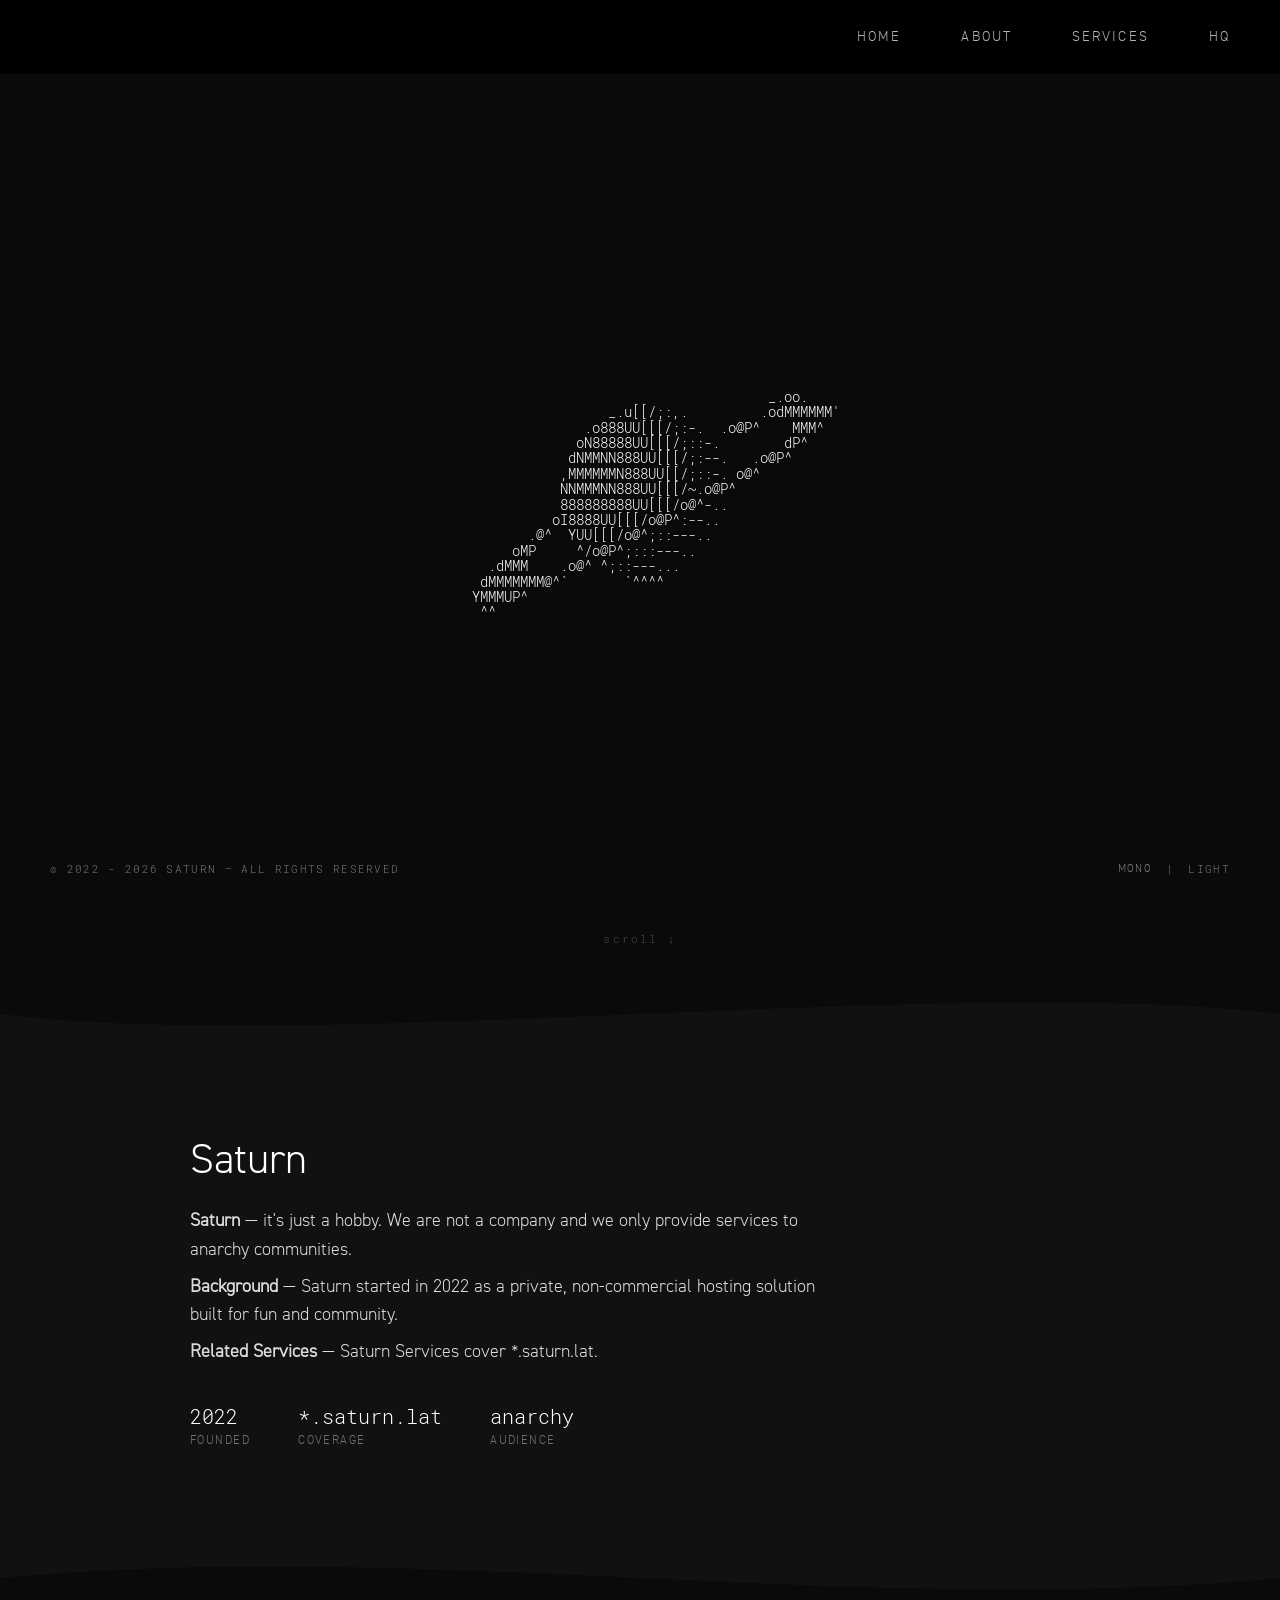
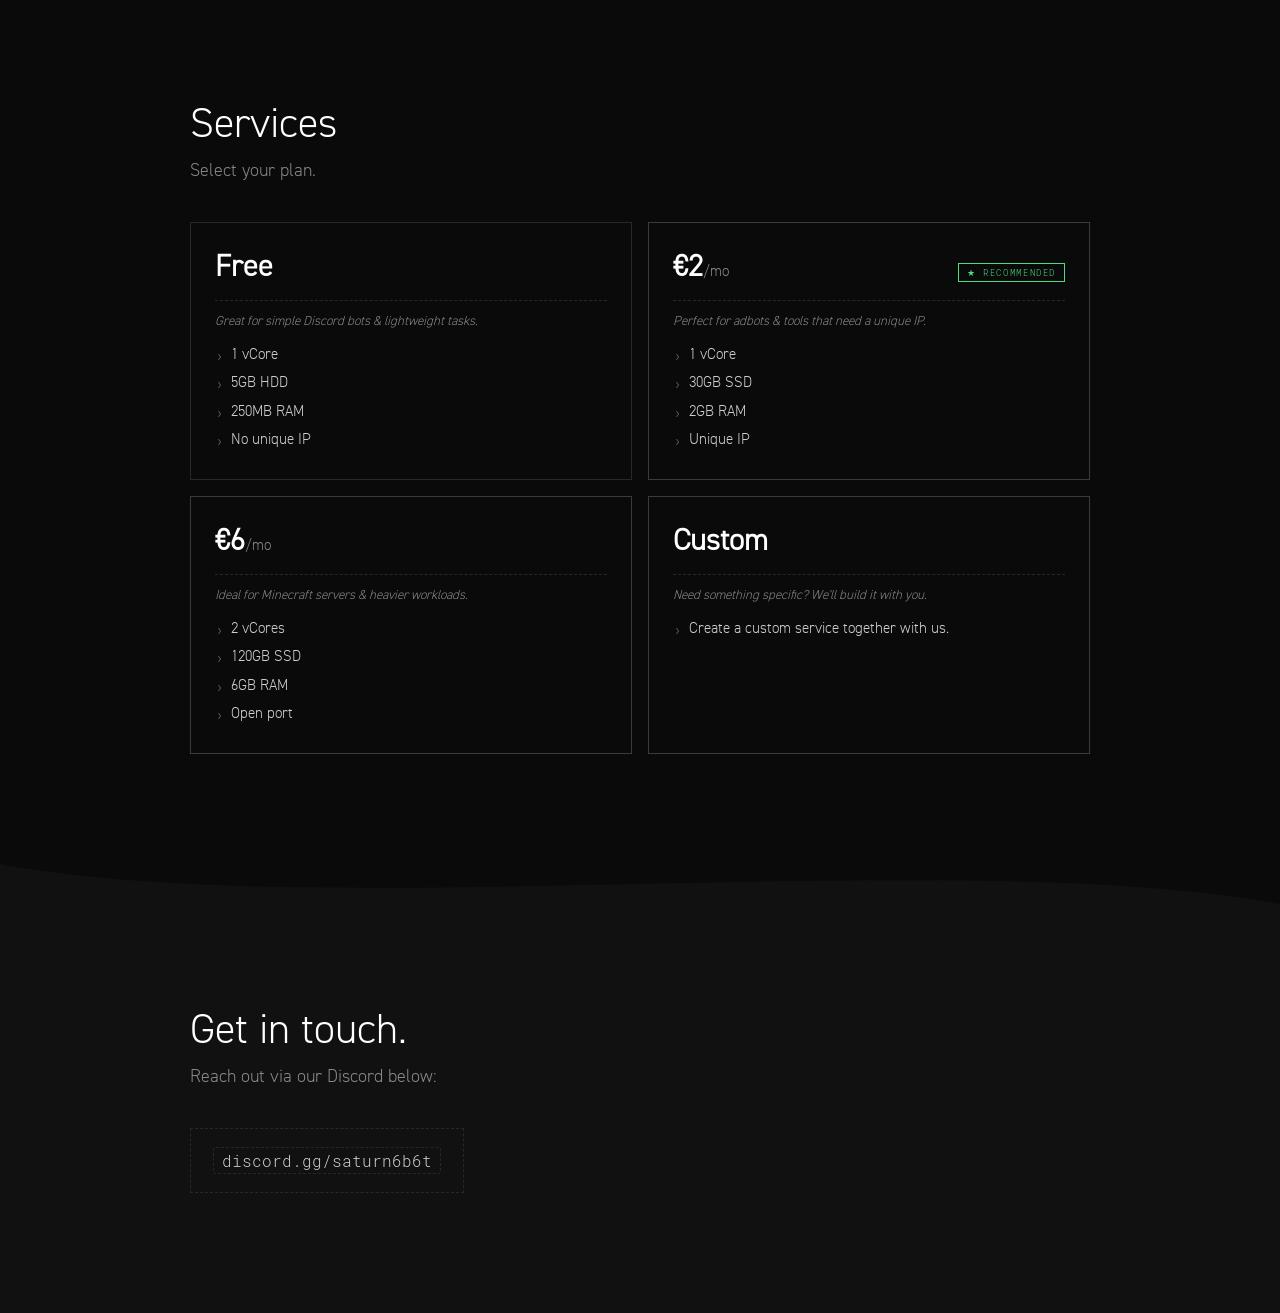
==== index.html @ 574a5b5d "ref: tagline" ====
<!DOCTYPE html>
<html lang="en">
<head>
    <meta charset="UTF-8">
    <meta name="viewport" content="width=device-width, initial-scale=1.0">
    <meta name="og:site_name" content="Saturn Hosting" />
    <meta name="og:type" content="object" />
    <meta name="og:image" content="https://saturn.lat/assets/img/saturn-bg.png" />
    <meta name="og:title" content="Saturn Hosting" />
    <meta name="og:url" content="https://saturn.lat/" />
    <meta name="theme-color" content="#000000"/>
    <meta name="og:description" content="Anarchy-focused hosting service provider." />
    <link rel="shortcut icon" href="assets/img/saturn-bg.png">
    <link rel="stylesheet" href="assets/css/styles.css">
    <title>Saturn Hosting</title>
</head>
<body class="dark-mode">

    <nav class="navbar">
        <a href="#home">HOME</a>
        <a href="#about">ABOUT</a>
        <a href="#services">SERVICES</a>
        <a href="https://hq.saturn.lat/">HQ</a>
    </nav>

    <section id="home" class="section-home">
        <div class="home-inner">
            <pre class="ascii-art">
                                         _.oo.
                     _.u[[/;:,.         .odMMMMMM'
                  .o888UU[[[/;:-.  .o@P^    MMM^
                 oN88888UU[[[/;::-.        dP^
                dNMMNN888UU[[[/;:--.   .o@P^
               ,MMMMMMN888UU[[/;::-. o@^
               NNMMMNN888UU[[[/~.o@P^
               888888888UU[[[/o@^-..
              oI8888UU[[[/o@P^:--..
           .@^  YUU[[[/o@^;::---..
         oMP     ^/o@P^;:::---..
      .dMMM    .o@^ ^;::---...
     dMMMMMMM@^`       `^^^^
    YMMMUP^
     ^^
            </pre>
            <br>
        </div>
        <div class="scroll-hint">scroll ↓</div>
    </section>

    <div class="wave-divider wave-1">
        <svg viewBox="0 0 1440 80" preserveAspectRatio="none" xmlns="http://www.w3.org/2000/svg">
            <path d="M0,40 C360,80 1080,0 1440,40 L1440,80 L0,80 Z" fill="var(--section-2)"/>
        </svg>
    </div>

    <section id="about" class="section-content bg-2">
        <div class="content-inner">
            <h1>Saturn</h1>
            <div class="about-body">
                <p><b>Saturn</b> — it's just a hobby. We are not a company and we only provide services to anarchy communities.</p>
                <p><b>Background</b> — Saturn started in 2022 as a private, non-commercial hosting solution built for fun and community.</p>
                <p><b>Related Services</b> — Saturn Services cover *.saturn.lat.</p>
            </div>
            <div class="stat-row">
                <div class="stat">
                    <span class="stat-num">2022</span>
                    <span class="stat-label">Founded</span>
                </div>
                <div class="stat">
                    <span class="stat-num">*.saturn.lat</span>
                    <span class="stat-label">Coverage</span>
                </div>
                <div class="stat">
                    <span class="stat-num">anarchy</span>
                    <span class="stat-label">Audience</span>
                </div>
            </div>
        </div>
    </section>

    <div class="wave-divider wave-2">
        <svg viewBox="0 0 1440 80" preserveAspectRatio="none" xmlns="http://www.w3.org/2000/svg">
            <path d="M0,40 C480,0 960,80 1440,40 L1440,80 L0,80 Z" fill="var(--section-1)"/>
        </svg>
    </div>

    <section id="services" class="section-content bg-1">
        <div class="content-inner">
            <h1>Services</h1>
            <p class="services-sub">Select your plan.</p>
            <div class="plans-grid">
                <div class="plan">
                    <div class="plan-head">
                        <span class="plan-price">Free</span>
                    </div>
                    <p class="plan-tagline">Great for simple Discord bots &amp; lightweight tasks.</p>
                    <ul class="plan-specs">
                        <li>1 vCore</li>
                        <li>5GB HDD</li>
                        <li>250MB RAM</li>
                        <li>No unique IP</li>
                    </ul>
                </div>
                <div class="plan plan-featured">
                    <div class="plan-head">
                        <span class="plan-price">€2<span class="plan-period">/mo</span></span>
                        <span class="plan-badge">★ Recommended</span>
                    </div>
                    <p class="plan-tagline">Perfect for adbots &amp; tools that need a unique IP.</p>
                    <ul class="plan-specs">
                        <li>1 vCore</li>
                        <li>30GB SSD</li>
                        <li>2GB RAM</li>
                        <li>Unique IP</li>
                    </ul>
                </div>
                <div class="plan plan-featured">
                    <div class="plan-head">
                        <span class="plan-price">€6<span class="plan-period">/mo</span></span>
                    </div>
                    <p class="plan-tagline">Ideal for Minecraft servers &amp; heavier workloads.</p>
                    <ul class="plan-specs">
                        <li>2 vCores</li>
                        <li>120GB SSD</li>
                        <li>6GB RAM</li>
                        <li>Open port</li>
                    </ul>
                </div>
                <div class="plan plan-featured">
                    <div class="plan-head">
                        <span class="plan-price">Custom</span>
                    </div>
                    <p class="plan-tagline">Need something specific? We'll build it with you.</p>
                    <ul class="plan-specs">
                        <li>Create a custom service together with us.</li>
                    </ul>
                </div>
            </div>
        </div>
    </section>

    <div class="wave-divider wave-3">
        <svg viewBox="0 0 1440 80" preserveAspectRatio="none" xmlns="http://www.w3.org/2000/svg">
            <path d="M0,20 C360,80 1080,0 1440,60 L1440,80 L0,80 Z" fill="var(--section-2)"/>
        </svg>
    </div>

    <section id="contact" class="section-content bg-2 section-contact">
        <div class="content-inner">
            <h1>Get in touch.</h1>
            <p class="services-sub">Reach out via our Discord below:</p>
            <div class="contact-links">
                <a href="https://discord.gg/saturn6b6t" class="contact-link">
                    <span class="contact-value mono-inline">discord.gg/saturn6b6t</span>
                </a>
            </div>
        </div>
    </section>

    <footer class="site-footer">
        <span>© 2022 - 2026 SATURN — ALL RIGHTS RESERVED</span>
        <div class="switches">
            <div class="font-switch"><span id="fontToggleText">SERIF</span></div>
            <span>|</span>
            <div class="theme-switch"><span id="themeToggleText">LIGHT</span></div>
        </div>
    </footer>

    <script src="assets/js/darkmode.js"></script>
    <script src="assets/js/font.js"></script>
    <script src="assets/js/particles.js"></script>
</body>
</html>
---- assets/css/styles.css ----
@font-face {
    font-family: "DIN";
    src: url(../font/DIN.otf) format('opentype');
}
@font-face {
    font-family: "DIN-light";
    src: url(../font/DIN-light.woff) format('opentype');
}
@font-face {
    font-family: "RoboMono";
    src: url(../font/RobotoMono-Light.ttf);
}

:root {
    --bg-color:   #0a0a0a;
    --text-color: #e8e8e8;
    --section-1:  #0a0a0a;
    --section-2:  #111111;
    --border:     rgba(255,255,255,0.12);
    --muted:      rgba(255,255,255,0.4);
    --accent:     #4ade80;
}

body:not(.dark-mode) {
    --bg-color:   #f5f5f2;
    --text-color: #111;
    --section-1:  #f5f5f2;
    --section-2:  #eaeae6;
    --border:     rgba(0,0,0,0.15);
    --muted:      rgba(0,0,0,0.4);
}

*, *::before, *::after {
    box-sizing: border-box;
    margin: 0;
    padding: 0;
}

* {
    background-color: unset;
    color: unset;
}

canvas {
    background-color: transparent !important;
}

html {
    scroll-behavior: smooth;
}

body {
    font-family: "DIN-light", sans-serif;
    background-color: var(--bg-color);
    color: var(--text-color);
    min-height: 100vh;
}


.navbar {
    position: sticky;
    top: 0;
    left: 0;
    right: 0;
    display: flex;
    justify-content: flex-end;
    background-color: transparent;
    gap: 60px;
    padding: 28px 50px;
    z-index: 100;
}

.navbar a {
    position: relative;
    font-size: 14px;
    letter-spacing: 0.15em;
    background-color: transparent;
    text-decoration: none;
    color: var(--text-color);
    opacity: 0.7;
    transition: opacity 0.2s;
}

.navbar a:hover {
    opacity: 1;
}

.navbar a::after {
    content: "";
    position: absolute;
    left: 0;
    bottom: -2px;
    width: 0;
    height: 1px;
    background-color: var(--text-color);
    transition: width 0.3s ease;
}

.navbar a:hover::after {
    width: 100%;
}


.mono-font { font-family: "RoboMono", monospace !important; }

#fontToggleText.mono-text  { font-family: "RoboMono", monospace !important; }
#fontToggleText.serif-text { font-family: "DIN-light", sans-serif !important; }

.mono-inline {
    font-family: "RoboMono", monospace;
    font-size: 0.85em;
    padding: 2px 8px;
    border: 1px dashed var(--border);
    border-radius: 3px;
    color: var(--text-color);
}

.section-eyebrow {
    font-family: "RoboMono", monospace;
    font-size: 12px;
    letter-spacing: 0.2em;
    opacity: 0.4;
    margin-bottom: 16px;
}


.section-home {
    min-height: 100vh;
    background-color: var(--section-1);
    display: flex;
    flex-direction: column;
    justify-content: center;
    align-items: center;
    position: relative;
    padding: 80px 20px 60px;
}

.home-inner {
    display: flex;
    flex-direction: column;
    align-items: center;
    gap: 24px;
}

.home-sub {
    font-family: "RoboMono", monospace;
    font-size: 13px;
    letter-spacing: 0.18em;
    opacity: 0.45;
    text-transform: uppercase;
}

.scroll-hint {
    position: absolute;
    bottom: 28px;
    left: 50%;
    transform: translateX(-50%);
    font-family: "RoboMono", monospace;
    font-size: 11px;
    letter-spacing: 0.2em;
    opacity: 0.25;
    animation: fadeUpDown 2.5s ease-in-out infinite;
}

@keyframes fadeUpDown {
    0%, 100% { transform: translateX(-50%) translateY(0); opacity: 0.25; }
    50%       { transform: translateX(-50%) translateY(-6px); opacity: 0.5; }
}


.ascii-art {
    font-family: "RoboMono", monospace;
    white-space: pre;
    line-height: 1.1;
    user-select: none;
    color: var(--text-color);
    transform-origin: center;
    animation: pulse 4s infinite alternate ease-in-out;
    font-size: clamp(7px, 1.1vw, 14px);
}

@keyframes pulse {
    0%   { opacity: 1;    transform: scale(1); }
    50%  { opacity: 0.15; transform: scale(1.18); }
    100% { opacity: 1;    transform: scale(1); }
}


.wave-divider {
    line-height: 0;
    overflow: hidden;
    margin-bottom: -1px;
}

.wave-divider svg {
    display: block;
    width: 100%;
    height: 80px;
}

.wave-1 { background-color: var(--section-1); }
.wave-2 { background-color: var(--section-2); }
.wave-3 { background-color: var(--section-1); }


.section-content {
    padding: 80px 50px 90px;
    display: flex;
    justify-content: center;
}

.bg-1 { background-color: var(--section-1); }
.bg-2 { background-color: var(--section-2); }

.content-inner {
    width: 100%;
    max-width: 900px;
}

.content-inner h1 {
    font-size: 42px;
    font-weight: normal;
    margin-bottom: 20px;
    color: var(--text-color);
}


.about-body {
    display: flex;
    flex-direction: column;
    gap: 8px;
    margin-bottom: 36px;
    max-width: 660px;
}

.about-body p {
    font-size: 18px;
    line-height: 1.6;
    opacity: 0.85;
}

.about-callout {
    border-left: 2px solid var(--accent);
    padding: 14px 22px;
    margin-bottom: 40px;
    max-width: 580px;
    opacity: 0.75;
}

.callout-line {
    font-size: 32px;
    line-height: 0;
    vertical-align: -12px;
    margin-right: 6px;
    opacity: 0.3;
    font-family: "DIN", serif;
}

.about-callout p {
    display: inline;
    font-size: 17px;
    line-height: 1.55;
    font-style: italic;
}

.stat-row {
    display: flex;
    gap: 48px;
}

.stat {
    display: flex;
    flex-direction: column;
    gap: 4px;
}

.stat-num {
    font-family: "RoboMono", monospace;
    font-size: 20px;
    color: var(--text-color);
}

.stat-label {
    font-size: 12px;
    letter-spacing: 0.12em;
    opacity: 0.4;
    text-transform: uppercase;
}


.services-sub {
    font-size: 18px;
    opacity: 0.5;
    margin-bottom: 40px;
    margin-top: -12px;
}


.plans-grid {
    display: grid;
    grid-template-columns: repeat(2, 1fr);
    gap: 16px;
}

.plan {
    position: relative;
    border: 1px solid var(--border);
    padding: 24px;
    background-color: transparent;
    transition: border-color 0.2s;
}

.plan:hover {
    border-color: rgba(255,255,255,0.25);
}

body:not(.dark-mode) .plan:hover {
    border-color: rgba(0,0,0,0.3);
}

.plan-featured {
    border-width: 1px;
    border-color: rgba(255,255,255,0.2);
}

.plan-head {
    display: flex;
    justify-content: space-between;
    align-items: baseline;
    margin-bottom: 4px;
    padding-bottom: 14px;
    border-bottom: 1px dashed var(--border);
}

.plan-price {
    font-size: 30px;
    font-weight: bold;
    color: var(--text-color);
}

.plan-period {
    font-size: 15px;
    opacity: 0.5;
    font-weight: normal;
}

.plan-badge {
    display: inline-block;
    font-family: "RoboMono", monospace;
    font-size: 9px;
    letter-spacing: 0.18em;
    text-transform: uppercase;
    padding: 3px 8px;
    color: var(--accent);
    border: 1px solid var(--accent);
    background-color: transparent;
}

.plan-tagline {
    font-size: 13px;
    opacity: 0.5;
    margin: 12px 0;
    font-style: italic;
}

.plan-specs {
    list-style: none;
    font-size: 15px;
    line-height: 1.9;
}

.plan-specs li {
    position: relative;
    padding-left: 16px;
    opacity: 0.8;
}

.plan-specs li::before {
    content: "›";
    position: absolute;
    left: 0;
    font-family: "RoboMono", monospace;
    opacity: 0.5;
}


.section-contact {
    padding-bottom: 120px;
}

.contact-links {
    display: flex;
    gap: 16px;
    margin-top: 10px;
}

.contact-link {
    display: flex;
    align-items: center;
    gap: 20px;
    text-decoration: none;
    padding: 18px 22px;
    border: 1px dashed var(--border);
    transition: border-color 0.2s, opacity 0.2s;
    opacity: 0.8;
}

.contact-link:hover {
    opacity: 1;
    border-color: rgba(255,255,255,0.3);
}

body:not(.dark-mode) .contact-link:hover {
    border-color: rgba(0,0,0,0.3);
}

.contact-label {
    font-family: "RoboMono", monospace;
    font-size: 12px;
    letter-spacing: 0.15em;
    text-transform: uppercase;
    opacity: 0.4;
    min-width: 80px;
    color: var(--text-color);
}

.contact-value {
    font-size: 16px;
    color: var(--text-color);
}


.site-footer {
    padding: 24px 50px;
    display: flex;
    justify-content: space-between;
    align-items: center;
    position: fixed;  
    bottom: 0;      
    left: 0;
    width: 100%;     
    font-family: "RoboMono", monospace;
    font-size: 11px;
    letter-spacing: 0.12em;
    opacity: 0.45;
    z-index: 1000;     
}
.switches {
    display: flex;
    gap: 14px;
    align-items: center;
    cursor: pointer;
}

.theme-switch,
.font-switch {
    cursor: pointer;
}


.members { display: flex; gap: 20px; }

.members a {
    text-decoration: none;
    color: var(--text-color);
    padding: 5px 10px;
    position: relative;
    transition: all 0.3s ease;
    font-size: 20px;
}

.members a::before {
    content: "";
    position: absolute;
    inset: 0;
    border: 2px dashed var(--border);
    opacity: 0;
    transform: scale(0.8);
    transition: all 0.3s ease;
    border-radius: 5px;
}

.members a:hover::before {
    opacity: 1;
    transform: scale(1);
}


@media (max-width: 900px) {
    .navbar { gap: 30px; padding: 20px 24px; }
    .navbar a { font-size: 13px; }
    .section-content { padding: 60px 24px 70px; }
    .stat-row { gap: 28px; }
}

@media (max-width: 600px) {
    .plans-grid { grid-template-columns: 1fr; }
    .stat-row { flex-wrap: wrap; gap: 20px; }
    .site-footer { flex-direction: column; gap: 12px; text-align: center; }
    .navbar { gap: 16px; }
}
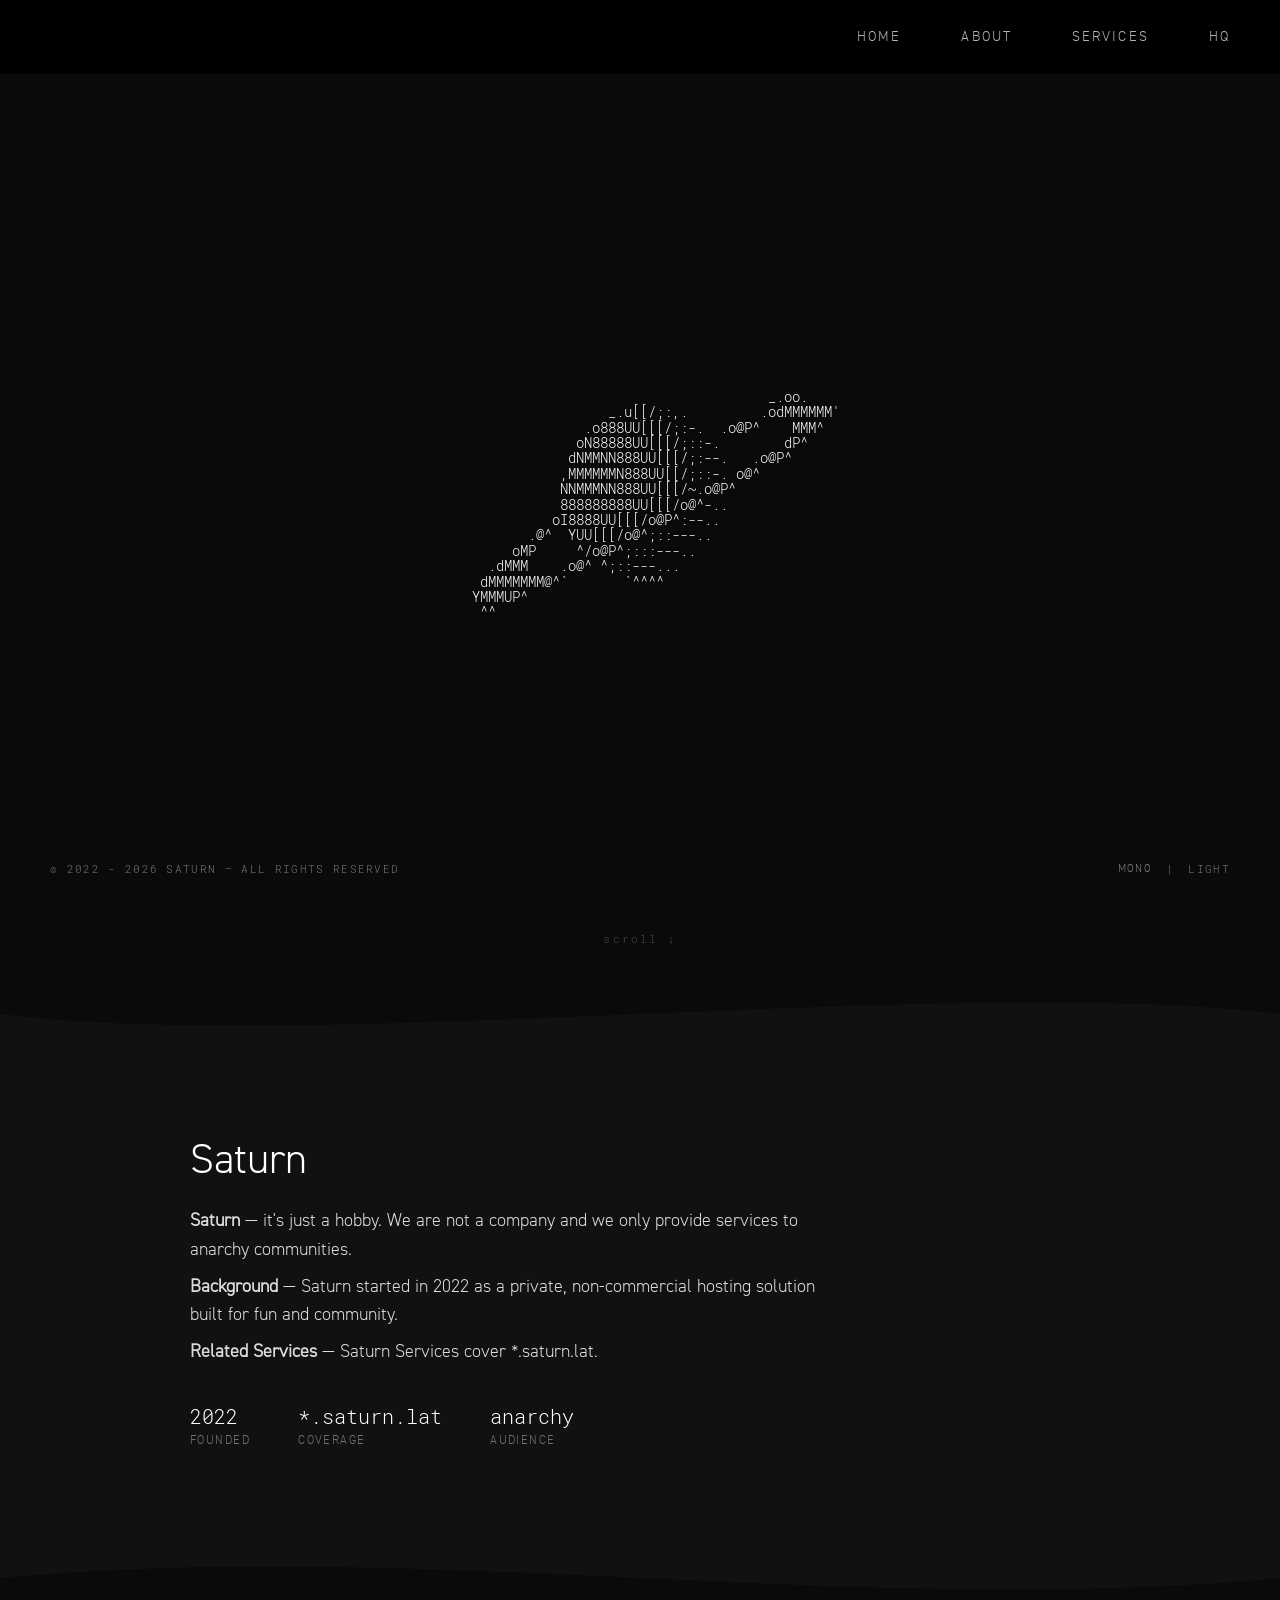
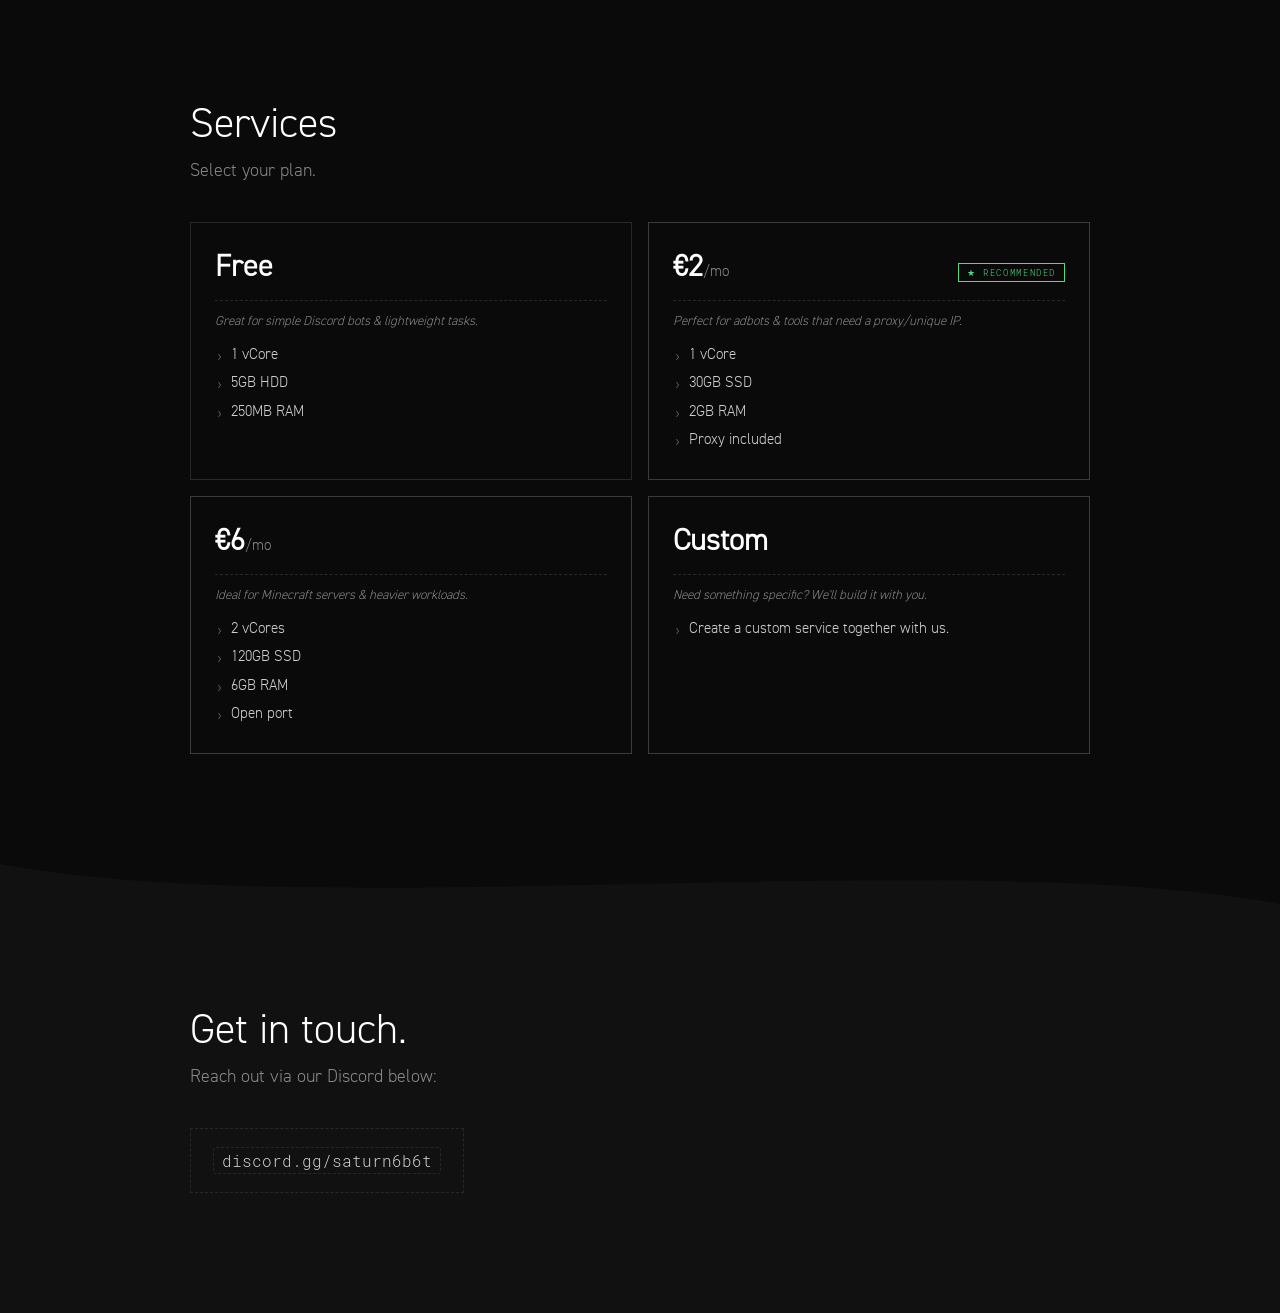
==== commit 10680163: "ys" ====
--- a/index.html
+++ b/index.html
@@ -98,7 +98,6 @@
                         <li>1 vCore</li>
                         <li>5GB HDD</li>
                         <li>250MB RAM</li>
-                        <li>No unique IP</li>
                     </ul>
                 </div>
                 <div class="plan plan-featured">
@@ -106,12 +105,12 @@
                         <span class="plan-price">€2<span class="plan-period">/mo</span></span>
                         <span class="plan-badge">★ Recommended</span>
                     </div>
-                    <p class="plan-tagline">Perfect for adbots &amp; tools that need a unique IP.</p>
+                    <p class="plan-tagline">Perfect for adbots &amp; tools that need a proxy/unique IP.</p>
                     <ul class="plan-specs">
                         <li>1 vCore</li>
                         <li>30GB SSD</li>
                         <li>2GB RAM</li>
-                        <li>Unique IP</li>
+                        <li>Proxy included</li>
                     </ul>
                 </div>
                 <div class="plan plan-featured">
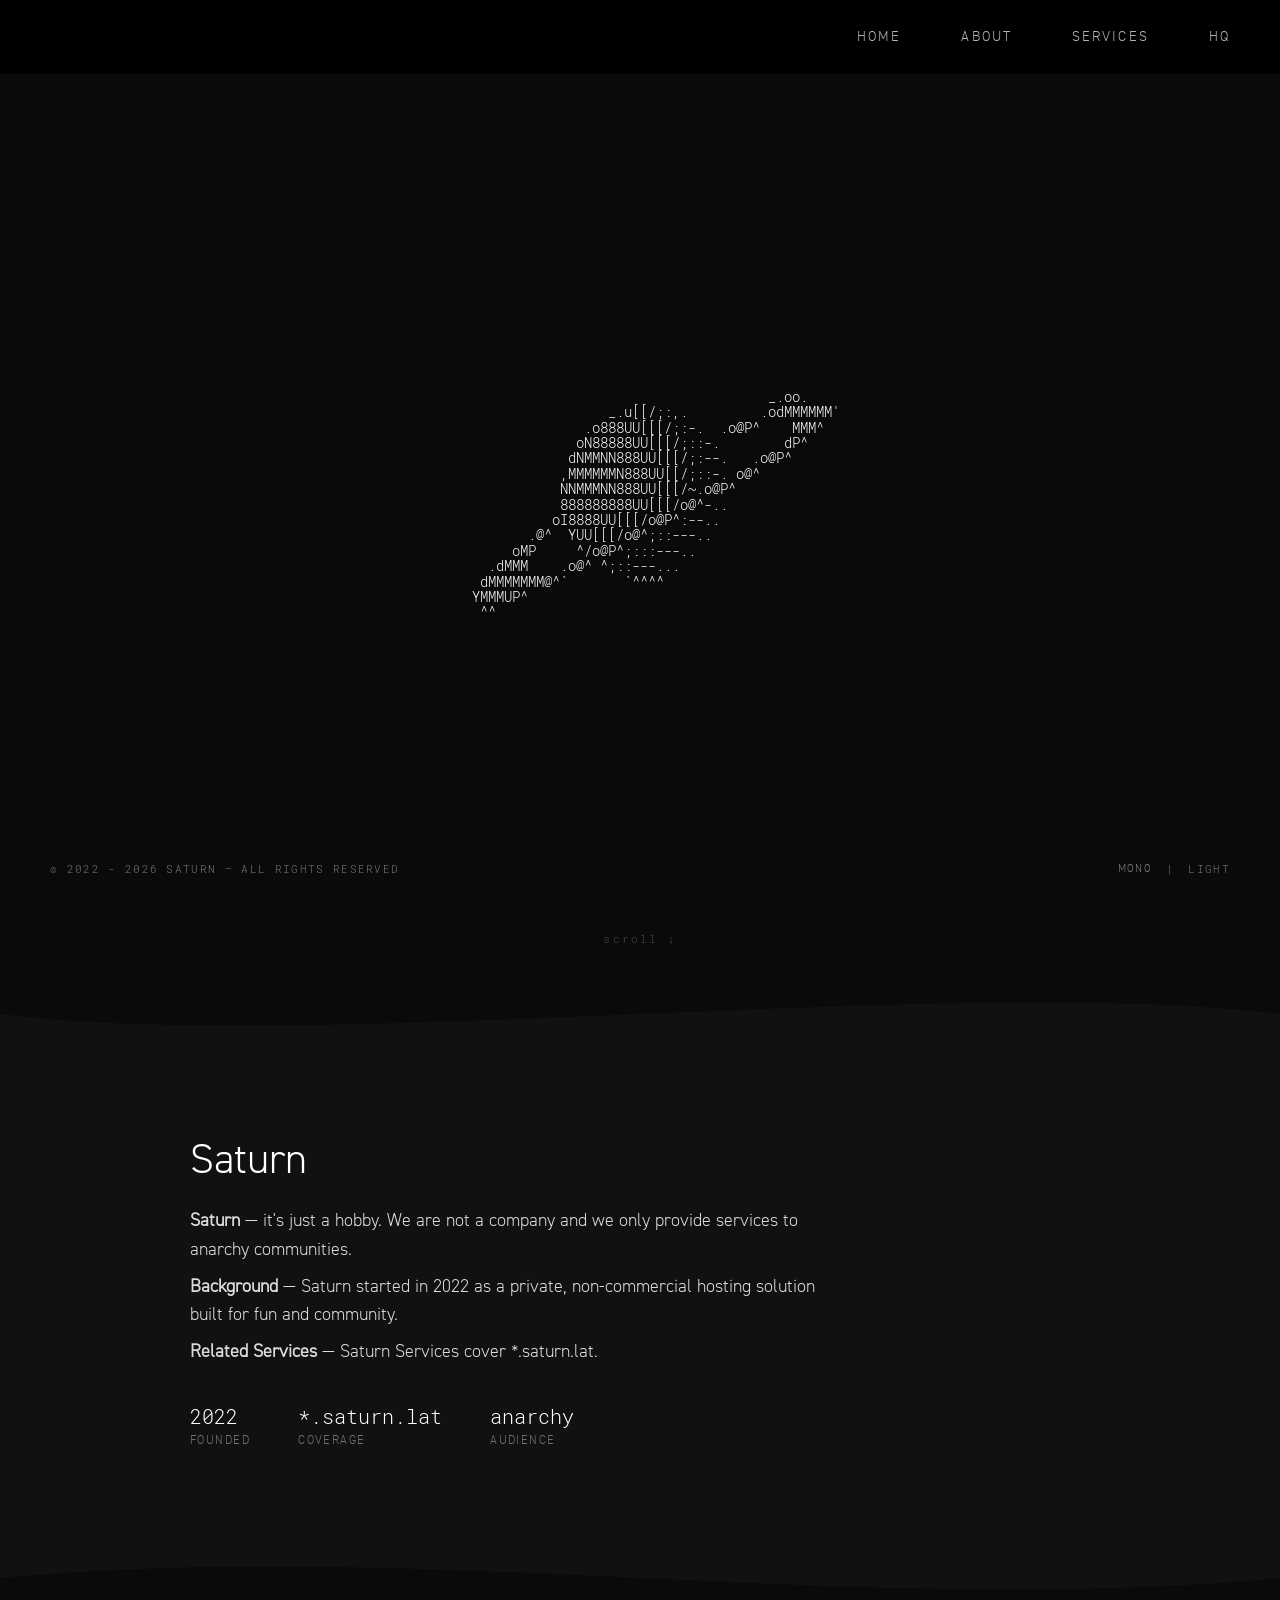
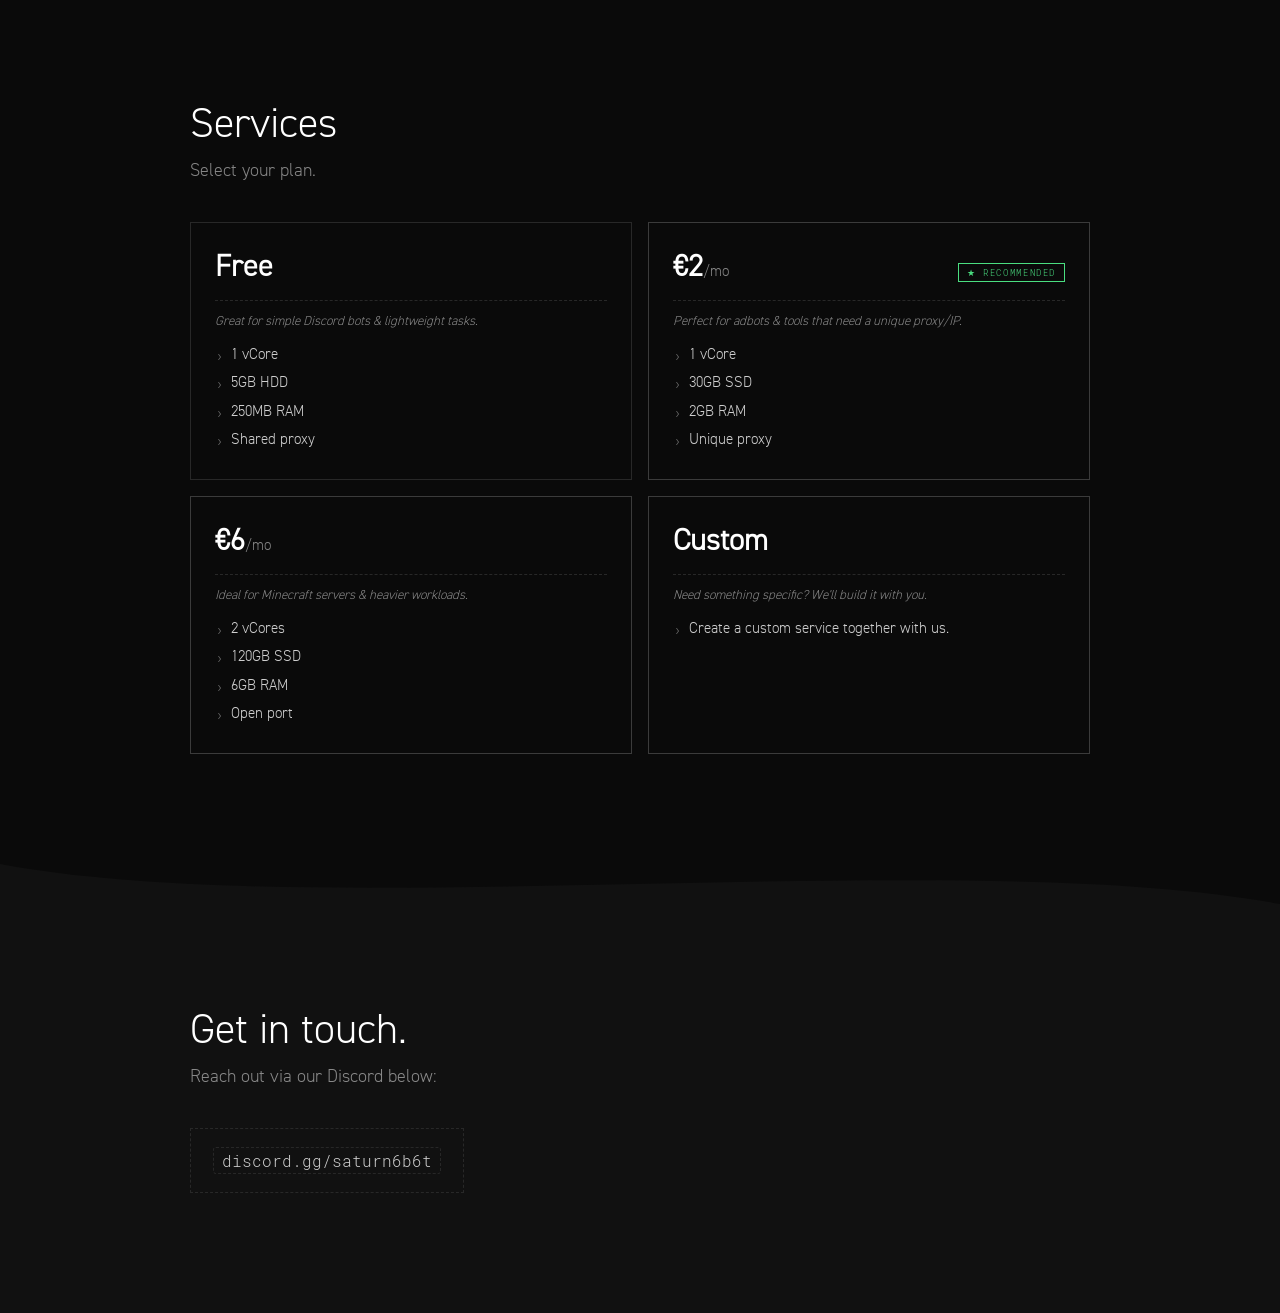
==== commit 22cb82f6: "ref: unique/shared proxy" ====
--- a/index.html
+++ b/index.html
@@ -98,6 +98,7 @@
                         <li>1 vCore</li>
                         <li>5GB HDD</li>
                         <li>250MB RAM</li>
+                        <li>Shared proxy</li>
                     </ul>
                 </div>
                 <div class="plan plan-featured">
@@ -105,12 +106,12 @@
                         <span class="plan-price">€2<span class="plan-period">/mo</span></span>
                         <span class="plan-badge">★ Recommended</span>
                     </div>
-                    <p class="plan-tagline">Perfect for adbots &amp; tools that need a proxy/unique IP.</p>
+                    <p class="plan-tagline">Perfect for adbots &amp; tools that need a unique proxy/IP.</p>
                     <ul class="plan-specs">
                         <li>1 vCore</li>
                         <li>30GB SSD</li>
                         <li>2GB RAM</li>
-                        <li>Proxy included</li>
+                        <li>Unique proxy</li>
                     </ul>
                 </div>
                 <div class="plan plan-featured">
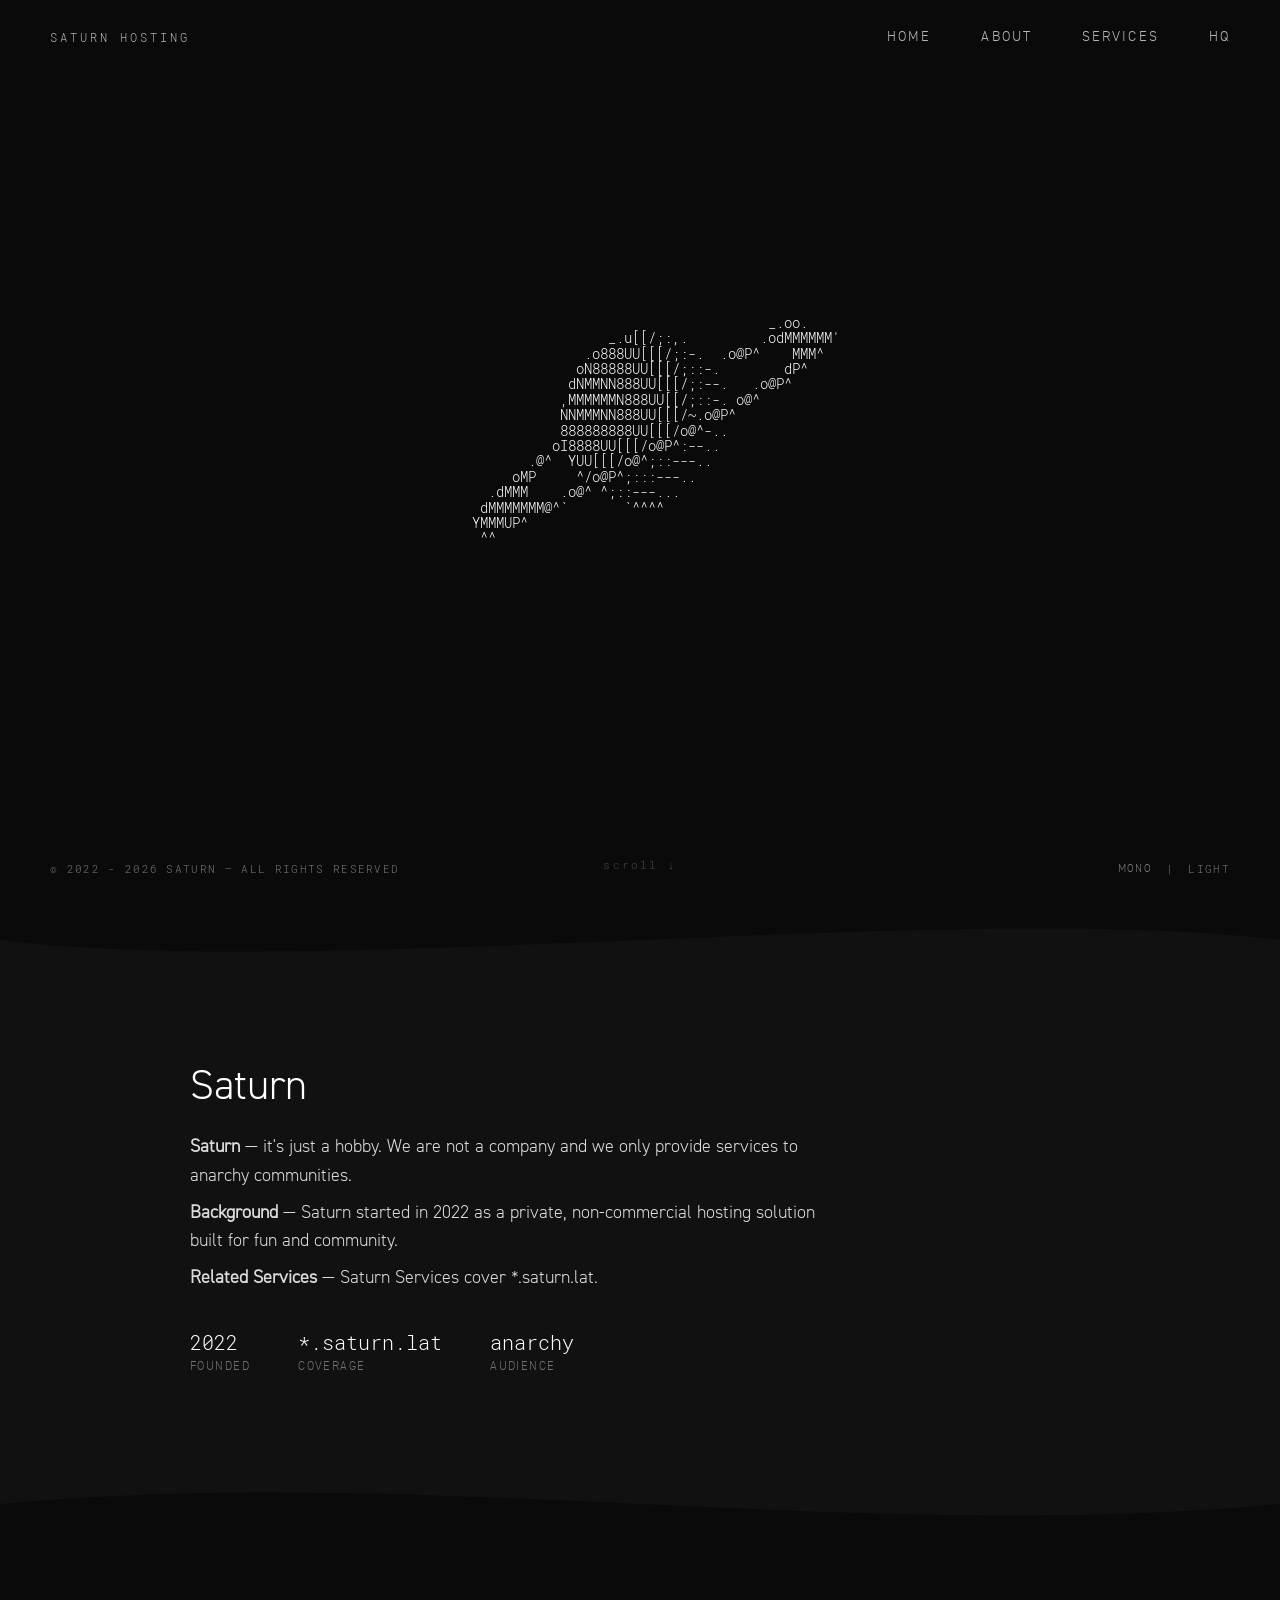
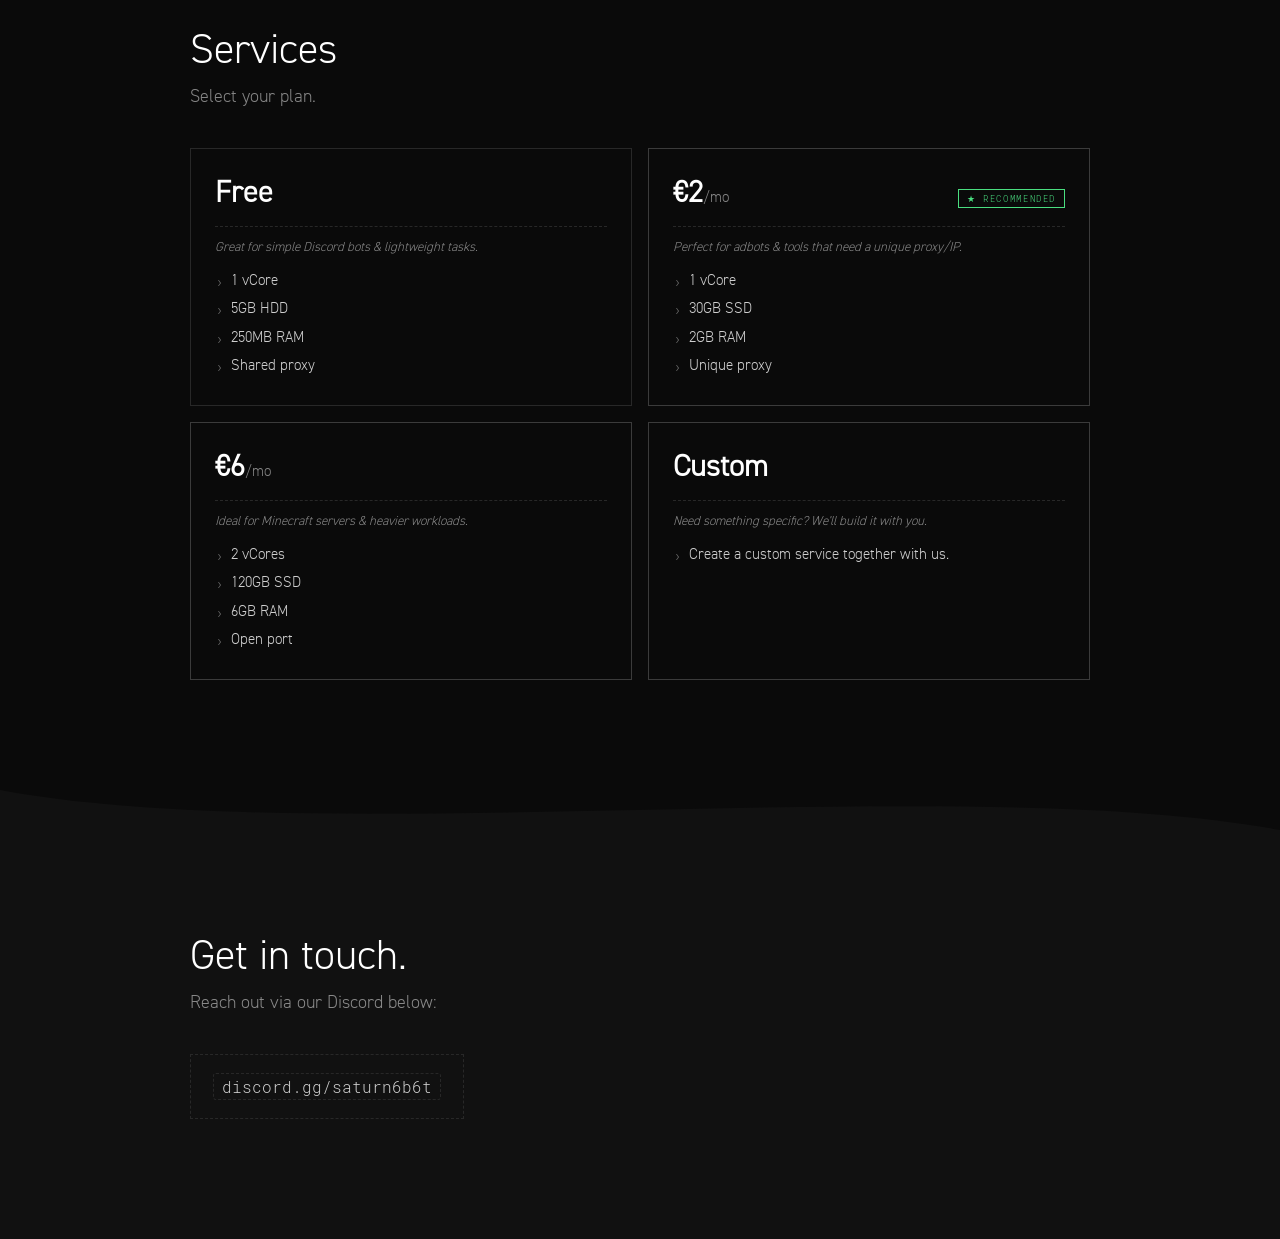
==== commit 3d1f0803: "feat: saturn hosting in navbar" ====
--- a/index.html
+++ b/index.html
@@ -16,12 +16,16 @@
 </head>
 <body class="dark-mode">
 
-    <nav class="navbar">
+<nav class="navbar">
+    <div class="nav-brand">SATURN HOSTING</div>
+    
+    <div style="display: flex; gap: 50px;">
         <a href="#home">HOME</a>
         <a href="#about">ABOUT</a>
         <a href="#services">SERVICES</a>
         <a href="https://hq.saturn.lat/">HQ</a>
-    </nav>
+    </div>
+</nav>
 
     <section id="home" class="section-home">
         <div class="home-inner">
--- a/assets/css/styles.css
+++ b/assets/css/styles.css
@@ -58,16 +58,26 @@
 
 
 .navbar {
-    position: sticky;
+    position: fixed;
     top: 0;
     left: 0;
     right: 0;
-    display: flex;
-    justify-content: flex-end;
+
+    display: flex;
+    justify-content: space-between; 
+    align-items: center;
+
+    padding: 28px 50px;
+    z-index: 1000;
     background-color: transparent;
-    gap: 60px;
-    padding: 28px 50px;
-    z-index: 100;
+}
+
+.nav-brand {
+    font-family: "RoboMono", monospace;
+    font-size: 12px;
+    letter-spacing: 0.25em;
+    opacity: 0.7;
+    text-transform: uppercase;
 }
 
 .navbar a {
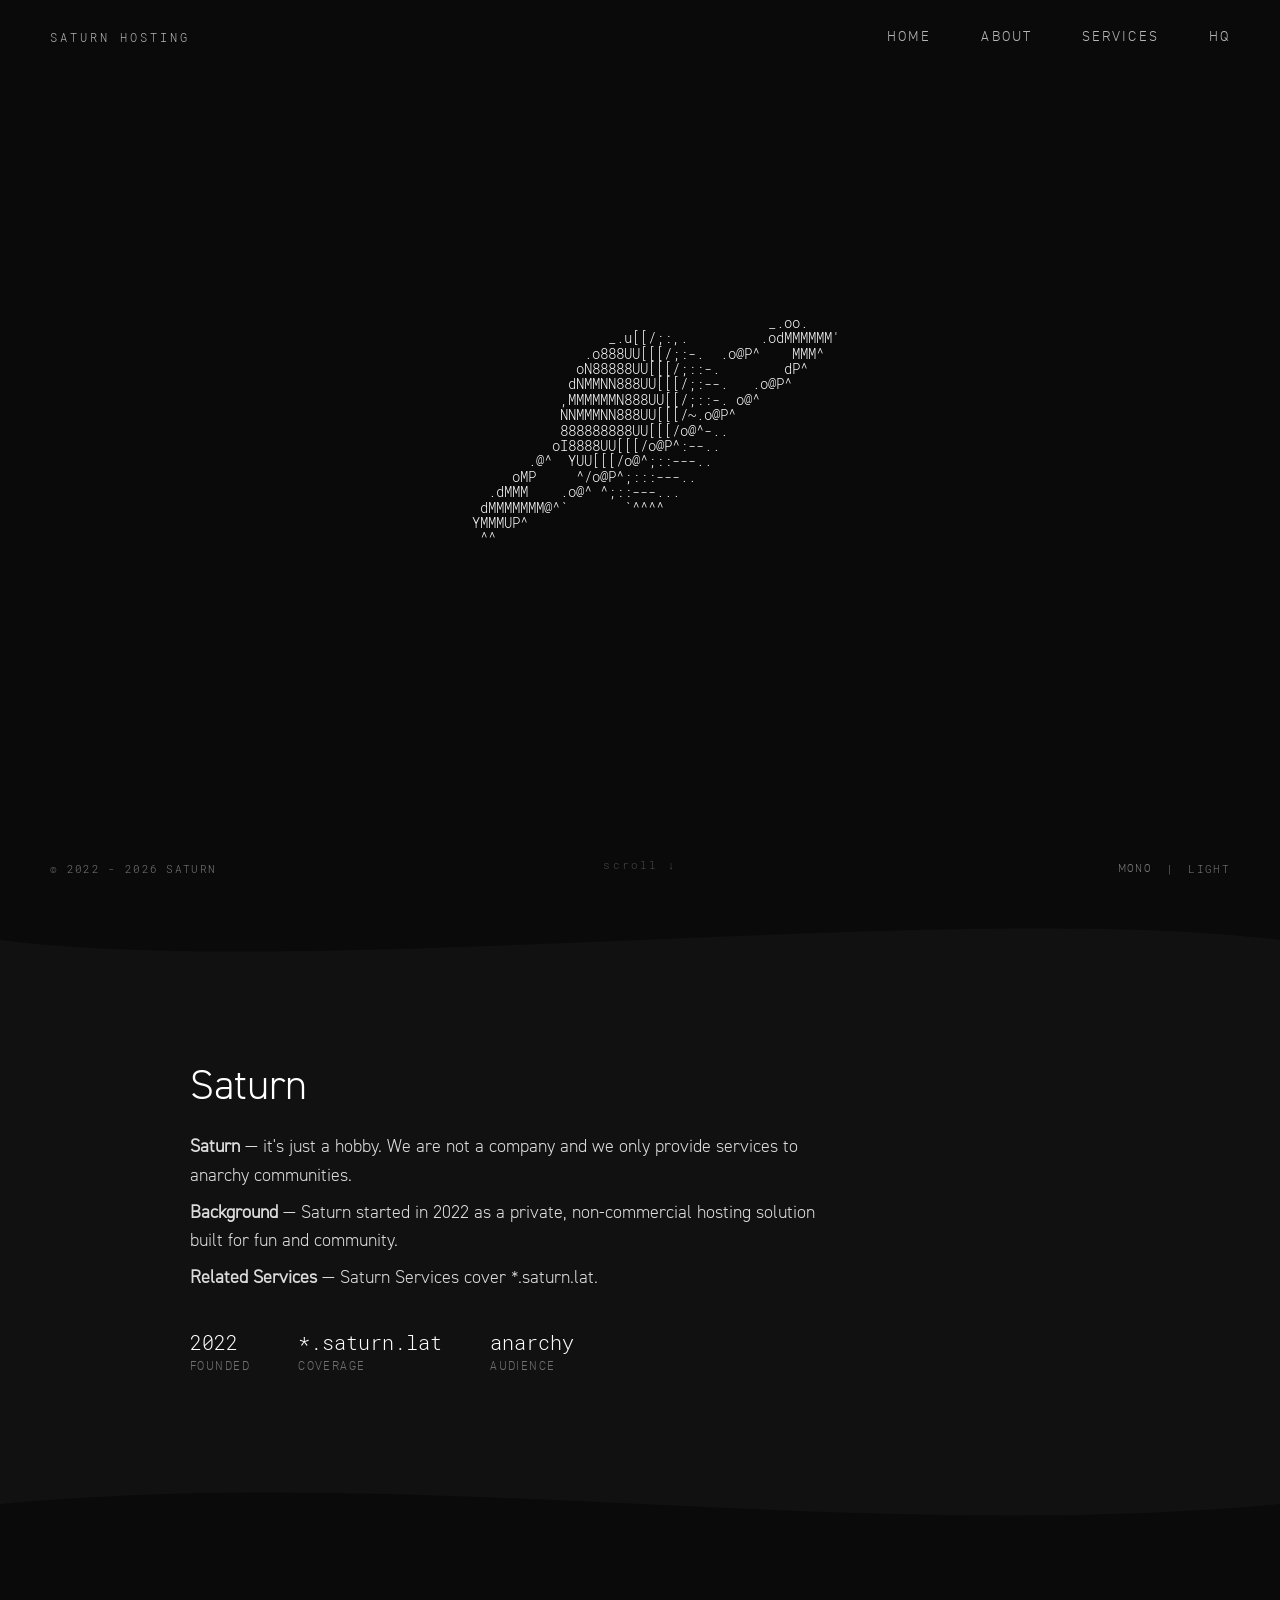
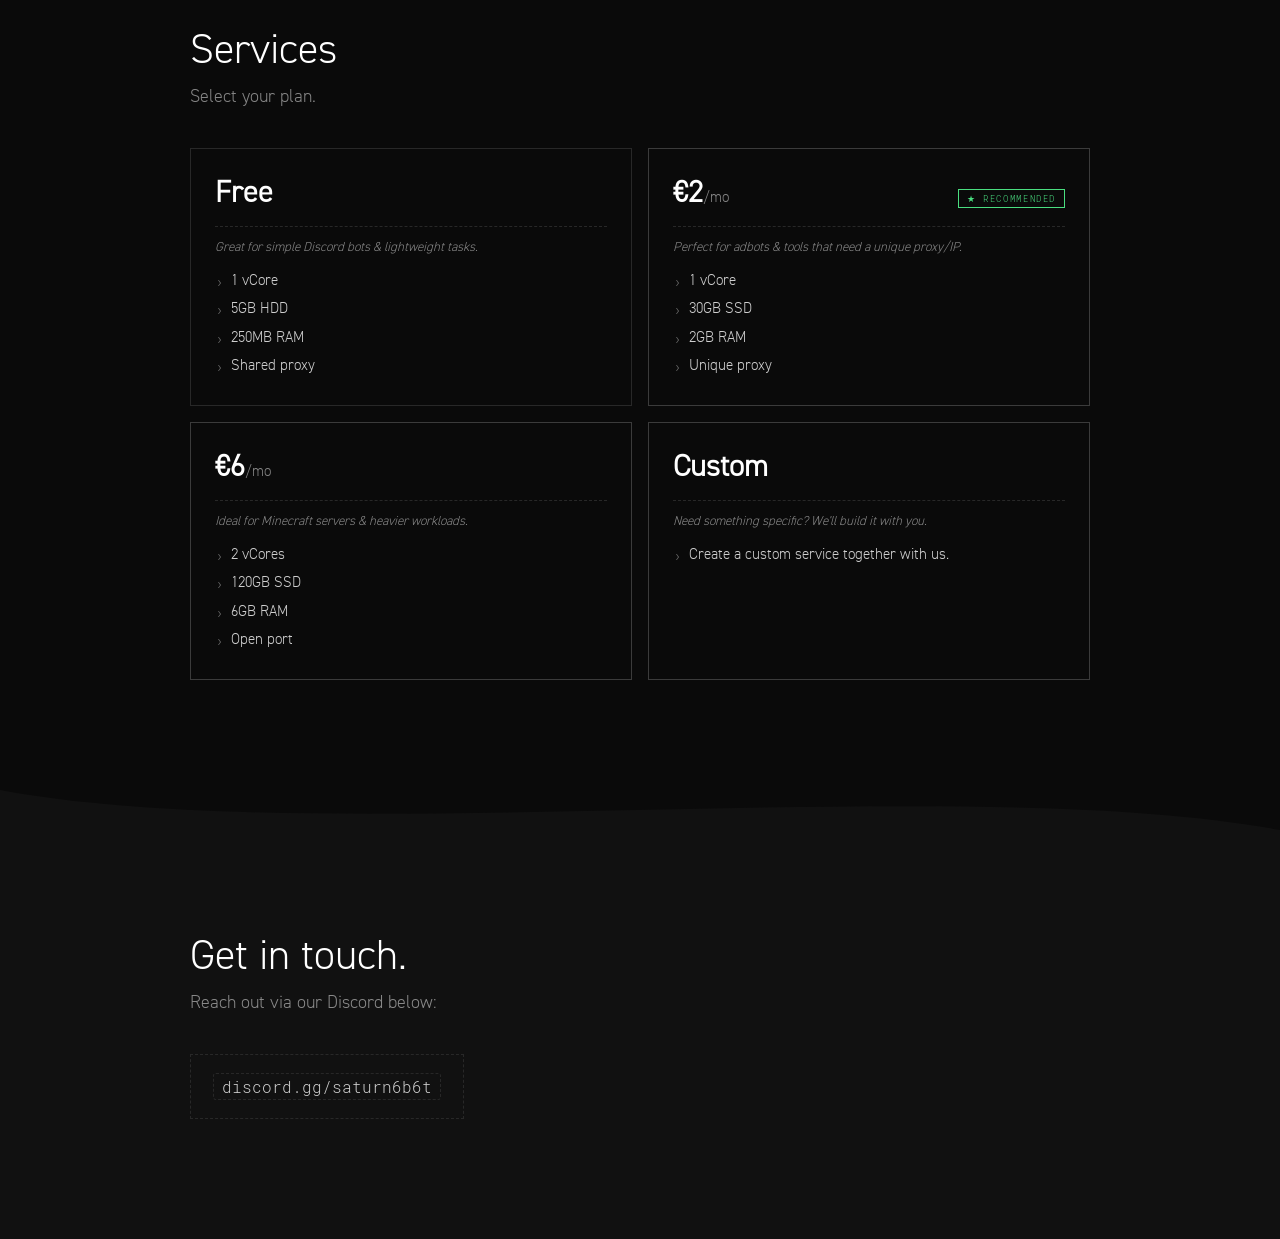
==== commit 8c6b894c: "tuff hamburger" ====
--- a/index.html
+++ b/index.html
@@ -18,14 +18,22 @@
 
 <nav class="navbar">
     <div class="nav-brand">SATURN HOSTING</div>
-    
-    <div style="display: flex; gap: 50px;">
+
+    <button class="burger" id="burgerBtn" aria-label="Toggle menu" aria-expanded="false">
+        <span></span>
+        <span></span>
+        <span></span>
+    </button>
+
+    <div class="nav-links" id="navLinks">
         <a href="#home">HOME</a>
         <a href="#about">ABOUT</a>
         <a href="#services">SERVICES</a>
         <a href="https://hq.saturn.lat/">HQ</a>
     </div>
 </nav>
+
+<div class="nav-overlay" id="navOverlay"></div>
 
     <section id="home" class="section-home">
         <div class="home-inner">
@@ -162,7 +170,7 @@
     </section>
 
     <footer class="site-footer">
-        <span>© 2022 - 2026 SATURN — ALL RIGHTS RESERVED</span>
+        <span>© 2022 - 2026 SATURN</span>
         <div class="switches">
             <div class="font-switch"><span id="fontToggleText">SERIF</span></div>
             <span>|</span>
@@ -170,8 +178,28 @@
         </div>
     </footer>
 
+
+    <script>
+    const burger = document.getElementById('burgerBtn');
+    const navLinks = document.getElementById('navLinks');
+    const overlay = document.getElementById('navOverlay');
+
+    function toggleMenu(open) {
+        burger.classList.toggle('open', open);
+        navLinks.classList.toggle('open', open);
+        overlay.classList.toggle('open', open);
+        burger.setAttribute('aria-expanded', open);
+        document.body.style.overflow = open ? 'hidden' : '';
+    }
+
+    burger.addEventListener('click', () => toggleMenu(!burger.classList.contains('open')));
+    overlay.addEventListener('click', () => toggleMenu(false));
+
+    navLinks.querySelectorAll('a').forEach(a => {
+        a.addEventListener('click', () => toggleMenu(false));
+    });
+    </script>
     <script src="assets/js/darkmode.js"></script>
     <script src="assets/js/font.js"></script>
-    <script src="assets/js/particles.js"></script>
 </body>
 </html>
--- a/assets/css/styles.css
+++ b/assets/css/styles.css
@@ -506,6 +506,119 @@
 @media (max-width: 600px) {
     .plans-grid { grid-template-columns: 1fr; }
     .stat-row { flex-wrap: wrap; gap: 20px; }
-    .site-footer { flex-direction: column; gap: 12px; text-align: center; }
+    .site-footer { display: none !important; }
     .navbar { gap: 16px; }
+}
+
+.burger {
+    display: none;
+    flex-direction: column;
+    justify-content: center;
+    gap: 5px;
+    width: 32px;
+    height: 32px;
+    background: none;
+    border: none;
+    cursor: pointer;
+    padding: 0;
+    z-index: 1100;
+}
+
+.burger span {
+    display: block;
+    width: 100%;
+    height: 1px;
+    background-color: var(--text-color);
+    transform-origin: center;
+    transition: transform 0.35s cubic-bezier(0.23, 1, 0.32, 1),
+                opacity   0.25s ease,
+                width     0.35s cubic-bezier(0.23, 1, 0.32, 1);
+}
+
+.burger.open span:nth-child(1) {
+    transform: translateY(6px) rotate(45deg);
+}
+.burger.open span:nth-child(2) {
+    opacity: 0;
+    width: 0;
+}
+.burger.open span:nth-child(3) {
+    transform: translateY(-6px) rotate(-45deg);
+}
+
+.nav-overlay {
+    display: none;
+    position: fixed;
+    inset: 0;
+    z-index: 900;
+}
+
+.nav-links {
+    display: flex;
+    gap: 50px;
+}
+
+@media (max-width: 600px) {
+    .burger { display: flex; }
+
+    .nav-overlay {
+        display: block;
+        pointer-events: none;
+        opacity: 0;
+        transition: opacity 0.3s ease;
+    }
+
+    .nav-overlay.open {
+        pointer-events: auto;
+        opacity: 1;
+        background-color: rgba(0, 0, 0, 0.45);
+    }
+
+    body:not(.dark-mode) .nav-overlay.open {
+        background-color: rgba(0, 0, 0, 0.2);
+    }
+
+    .nav-links {
+        position: fixed;
+        top: 0;
+        right: 0;
+        height: 100dvh;
+        width: min(72vw, 280px);
+        border-left: 1px solid var(--border);
+        background-color: #0a0a0a8c;
+        z-index: 1000;
+        display: flex;
+        flex-direction: column;
+        justify-content: center;
+        gap: 0;
+        padding: 60px 40px;
+        transform: translateX(100%);
+        transition: transform 0.45s cubic-bezier(0.23, 1, 0.32, 1);
+    }
+
+    .nav-links.open {
+        transform: translateX(0);
+    }
+
+    .nav-links a {
+        font-family: "RoboMono", monospace;
+        font-size: 13px;
+        letter-spacing: 0.22em;
+        padding: 18px 0;
+        border-bottom: 1px solid var(--border);
+        opacity: 0;
+        transform: translateX(18px);
+        transition: opacity 0.3s ease, transform 0.3s ease, color 0.2s;
+    }
+
+    .nav-links a:last-child { border-bottom: none; }
+
+    .nav-links a::after { display: none; }
+
+    .nav-links.open a:nth-child(1) { transition-delay: 0.12s; opacity: 0.7; transform: translateX(0); }
+    .nav-links.open a:nth-child(2) { transition-delay: 0.18s; opacity: 0.7; transform: translateX(0); }
+    .nav-links.open a:nth-child(3) { transition-delay: 0.24s; opacity: 0.7; transform: translateX(0); }
+    .nav-links.open a:nth-child(4) { transition-delay: 0.30s; opacity: 0.7; transform: translateX(0); }
+
+    .nav-links.open a:hover { opacity: 1; }
 }
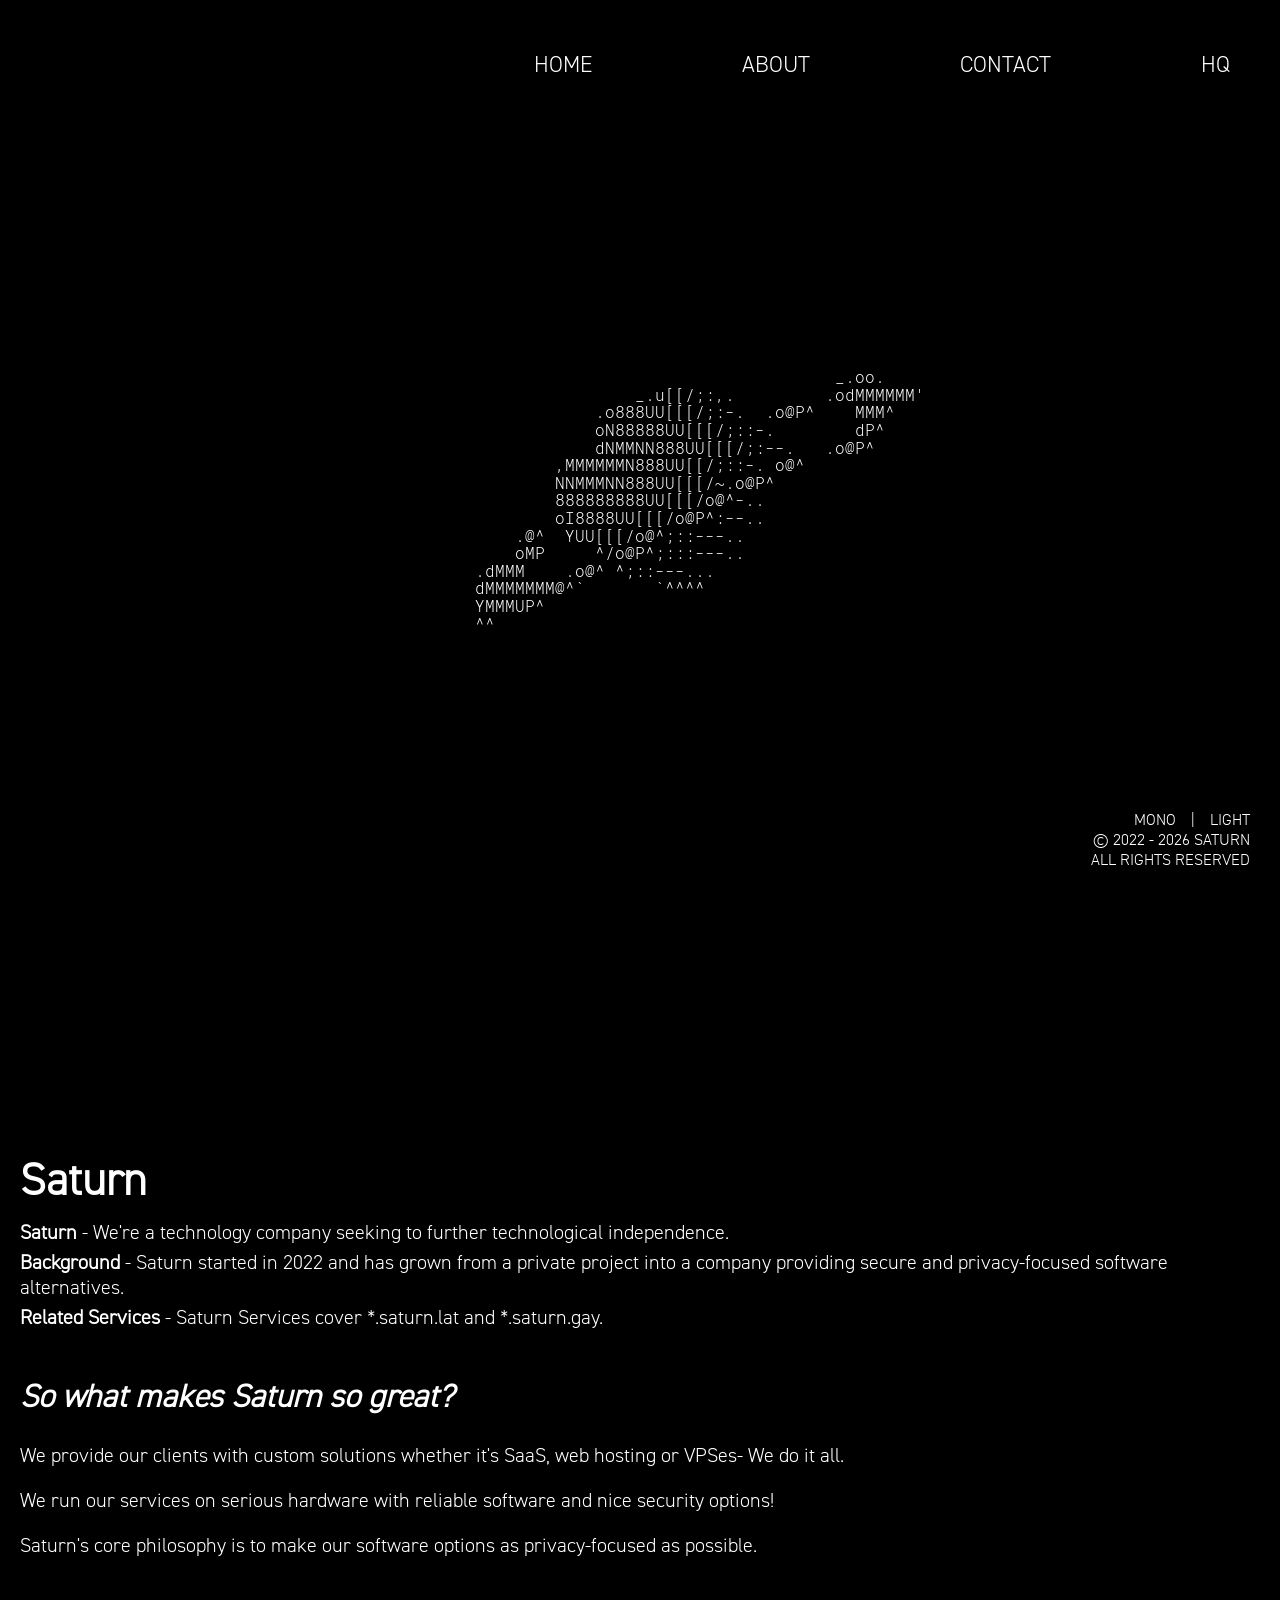
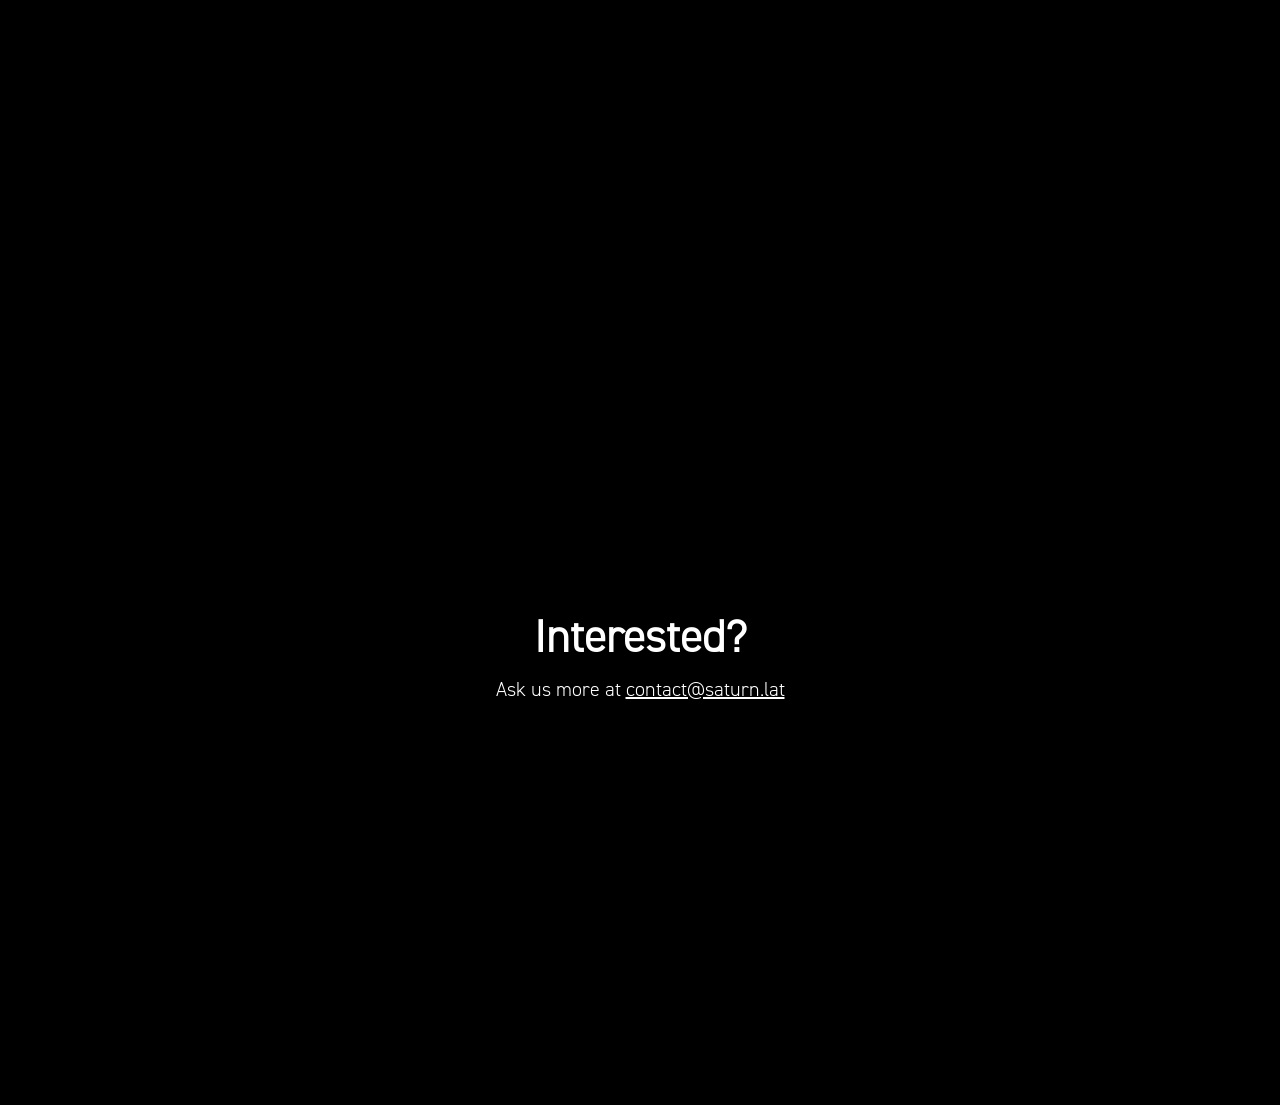
==== commit 3a903cef: "feat: rebrand" ====
--- a/index.html
+++ b/index.html
@@ -1,205 +1,83 @@
 <!DOCTYPE html>
 <html lang="en">
-<head>
-    <meta charset="UTF-8">
-    <meta name="viewport" content="width=device-width, initial-scale=1.0">
-    <meta name="og:site_name" content="Saturn Hosting" />
-    <meta name="og:type" content="object" />
-    <meta name="og:image" content="https://saturn.lat/assets/img/saturn-bg.png" />
-    <meta name="og:title" content="Saturn Hosting" />
-    <meta name="og:url" content="https://saturn.lat/" />
-    <meta name="theme-color" content="#000000"/>
-    <meta name="og:description" content="Anarchy-focused hosting service provider." />
-    <link rel="shortcut icon" href="assets/img/saturn-bg.png">
-    <link rel="stylesheet" href="assets/css/styles.css">
-    <title>Saturn Hosting</title>
-</head>
-<body class="dark-mode">
-
-<nav class="navbar">
-    <div class="nav-brand">SATURN HOSTING</div>
-
-    <button class="burger" id="burgerBtn" aria-label="Toggle menu" aria-expanded="false">
-        <span></span>
-        <span></span>
-        <span></span>
-    </button>
-
-    <div class="nav-links" id="navLinks">
-        <a href="#home">HOME</a>
-        <a href="#about">ABOUT</a>
-        <a href="#services">SERVICES</a>
-        <a href="https://hq.saturn.lat/">HQ</a>
-    </div>
-</nav>
-
-<div class="nav-overlay" id="navOverlay"></div>
-
-    <section id="home" class="section-home">
-        <div class="home-inner">
-            <pre class="ascii-art">
-                                         _.oo.
-                     _.u[[/;:,.         .odMMMMMM'
-                  .o888UU[[[/;:-.  .o@P^    MMM^
-                 oN88888UU[[[/;::-.        dP^
-                dNMMNN888UU[[[/;:--.   .o@P^
-               ,MMMMMMN888UU[[/;::-. o@^
-               NNMMMNN888UU[[[/~.o@P^
-               888888888UU[[[/o@^-..
-              oI8888UU[[[/o@P^:--..
-           .@^  YUU[[[/o@^;::---..
-         oMP     ^/o@P^;:::---..
-      .dMMM    .o@^ ^;::---...
-     dMMMMMMM@^`       `^^^^
-    YMMMUP^
-     ^^
-            </pre>
-            <br>
+    <head>
+        <meta charset="UTF-8">
+        <meta name="viewport" content="width=device-width, initial-scale=1.0">
+        <meta name="og:site_name" content="Saturn" />
+        <meta name="og:type" content="object" />
+        <meta name="og:image" content="https://saturn.gay/assets/img/saturn-white.png" />
+        <meta name="og:title" content="Saturn" />
+        <meta name="og:url" content="https://saturn.gay/" />
+        <meta name="theme-color" content="#FFFFFF" />
+        <meta name="og:description" content="A technology company first and foremost" />
+        <link rel="stylesheet" href="assets/css/styles.css">
+        <link rel="shortcut icon" href="assets/img/saturn-white.png">
+        <title>Saturn</title>
+    </head>
+    <body>
+        <div class="navbar">
+            <a href="#home">HOME</a>
+            <a href="#about">ABOUT</a>
+            <a href="#contact">CONTACT</a>
+            <a href="https://hq.saturn.gay/">HQ</a>
         </div>
-        <div class="scroll-hint">scroll ↓</div>
-    </section>
-
-    <div class="wave-divider wave-1">
-        <svg viewBox="0 0 1440 80" preserveAspectRatio="none" xmlns="http://www.w3.org/2000/svg">
-            <path d="M0,40 C360,80 1080,0 1440,40 L1440,80 L0,80 Z" fill="var(--section-2)"/>
-        </svg>
-    </div>
-
-    <section id="about" class="section-content bg-2">
-        <div class="content-inner">
-            <h1>Saturn</h1>
-            <div class="about-body">
-                <p><b>Saturn</b> — it's just a hobby. We are not a company and we only provide services to anarchy communities.</p>
-                <p><b>Background</b> — Saturn started in 2022 as a private, non-commercial hosting solution built for fun and community.</p>
-                <p><b>Related Services</b> — Saturn Services cover *.saturn.lat.</p>
+        <!-- HOME -->
+        <section class="page" id="home">
+        <pre class="ascii-art">
+                                                _.oo.
+                            _.u[[/;:,.         .odMMMMMM'
+                        .o888UU[[[/;:-.  .o@P^    MMM^
+                        oN88888UU[[[/;::-.        dP^
+                        dNMMNN888UU[[[/;:--.   .o@P^
+                    ,MMMMMMN888UU[[/;::-. o@^
+                    NNMMMNN888UU[[[/~.o@P^
+                    888888888UU[[[/o@^-..
+                    oI8888UU[[[/o@P^:--..
+                .@^  YUU[[[/o@^;::---..
+                oMP     ^/o@P^;:::---..
+            .dMMM    .o@^ ^;::---...
+            dMMMMMMM@^`       `^^^^
+            YMMMUP^
+            ^^
+        </pre>
+        </section>
+        <!-- ABOUT -->
+        <section class="page" id="about">
+            <div class="about-container">
+                <h1>Saturn</h1>
+                <p><b>Saturn</b> - We're a technology company seeking to further technological independence.</p>
+                <p><b>Background</b> - Saturn started in 2022 and has grown from a private project into a company providing secure and privacy-focused software alternatives.</p>
+                <p><b>Related Services</b> - Saturn Services cover *.saturn.lat and *.saturn.gay.</p>
+                <br>
+                <h2 style="font-size: 2em;"><i>So what makes Saturn so great?</i></h2>
+                <p>We provide our clients with custom solutions whether it's SaaS, web hosting or VPSes- We do it all.</p>
+                <br>
+                <p>We run our services on serious hardware with reliable software and nice security options!</p>
+                <br>
+                <p>Saturn's core philosophy is to make our software options as privacy-focused as possible.</p>
             </div>
-            <div class="stat-row">
-                <div class="stat">
-                    <span class="stat-num">2022</span>
-                    <span class="stat-label">Founded</span>
-                </div>
-                <div class="stat">
-                    <span class="stat-num">*.saturn.lat</span>
-                    <span class="stat-label">Coverage</span>
-                </div>
-                <div class="stat">
-                    <span class="stat-num">anarchy</span>
-                    <span class="stat-label">Audience</span>
-                </div>
+        </section>
+        <!-- CONTACT -->
+        <section class="page" id="contact">
+            <div class="about-container">
+                <h1 style="text-align: center;">Interested?</h1>
+                <p>Ask us more at <a href="mailto:contact@saturn.lat">contact@saturn.lat</a></p>
             </div>
+        </section>
+        <div class="rbottom">
+        <div class="switches">
+        <div class="font-switch">
+        <span id="fontToggleText">SERIF</span>
         </div>
-    </section>
-
-    <div class="wave-divider wave-2">
-        <svg viewBox="0 0 1440 80" preserveAspectRatio="none" xmlns="http://www.w3.org/2000/svg">
-            <path d="M0,40 C480,0 960,80 1440,40 L1440,80 L0,80 Z" fill="var(--section-1)"/>
-        </svg>
-    </div>
-
-    <section id="services" class="section-content bg-1">
-        <div class="content-inner">
-            <h1>Services</h1>
-            <p class="services-sub">Select your plan.</p>
-            <div class="plans-grid">
-                <div class="plan">
-                    <div class="plan-head">
-                        <span class="plan-price">Free</span>
-                    </div>
-                    <p class="plan-tagline">Great for simple Discord bots &amp; lightweight tasks.</p>
-                    <ul class="plan-specs">
-                        <li>1 vCore</li>
-                        <li>5GB HDD</li>
-                        <li>250MB RAM</li>
-                        <li>Shared proxy</li>
-                    </ul>
-                </div>
-                <div class="plan plan-featured">
-                    <div class="plan-head">
-                        <span class="plan-price">€2<span class="plan-period">/mo</span></span>
-                        <span class="plan-badge">★ Recommended</span>
-                    </div>
-                    <p class="plan-tagline">Perfect for adbots &amp; tools that need a unique proxy/IP.</p>
-                    <ul class="plan-specs">
-                        <li>1 vCore</li>
-                        <li>30GB SSD</li>
-                        <li>2GB RAM</li>
-                        <li>Unique proxy</li>
-                    </ul>
-                </div>
-                <div class="plan plan-featured">
-                    <div class="plan-head">
-                        <span class="plan-price">€6<span class="plan-period">/mo</span></span>
-                    </div>
-                    <p class="plan-tagline">Ideal for Minecraft servers &amp; heavier workloads.</p>
-                    <ul class="plan-specs">
-                        <li>2 vCores</li>
-                        <li>120GB SSD</li>
-                        <li>6GB RAM</li>
-                        <li>Open port</li>
-                    </ul>
-                </div>
-                <div class="plan plan-featured">
-                    <div class="plan-head">
-                        <span class="plan-price">Custom</span>
-                    </div>
-                    <p class="plan-tagline">Need something specific? We'll build it with you.</p>
-                    <ul class="plan-specs">
-                        <li>Create a custom service together with us.</li>
-                    </ul>
-                </div>
-            </div>
+        <p>|</p>
+        <div class="theme-switch">
+        <span id="themeToggleText">DARK</span>
         </div>
-    </section>
-
-    <div class="wave-divider wave-3">
-        <svg viewBox="0 0 1440 80" preserveAspectRatio="none" xmlns="http://www.w3.org/2000/svg">
-            <path d="M0,20 C360,80 1080,0 1440,60 L1440,80 L0,80 Z" fill="var(--section-2)"/>
-        </svg>
-    </div>
-
-    <section id="contact" class="section-content bg-2 section-contact">
-        <div class="content-inner">
-            <h1>Get in touch.</h1>
-            <p class="services-sub">Reach out via our Discord below:</p>
-            <div class="contact-links">
-                <a href="https://discord.gg/saturn6b6t" class="contact-link">
-                    <span class="contact-value mono-inline">discord.gg/saturn6b6t</span>
-                </a>
-            </div>
         </div>
-    </section>
-
-    <footer class="site-footer">
-        <span>© 2022 - 2026 SATURN</span>
-        <div class="switches">
-            <div class="font-switch"><span id="fontToggleText">SERIF</span></div>
-            <span>|</span>
-            <div class="theme-switch"><span id="themeToggleText">LIGHT</span></div>
+        <p>© 2022 - 2026 SATURN</p>
+        <p>ALL RIGHTS RESERVED</p>
         </div>
-    </footer>
-
-
-    <script>
-    const burger = document.getElementById('burgerBtn');
-    const navLinks = document.getElementById('navLinks');
-    const overlay = document.getElementById('navOverlay');
-
-    function toggleMenu(open) {
-        burger.classList.toggle('open', open);
-        navLinks.classList.toggle('open', open);
-        overlay.classList.toggle('open', open);
-        burger.setAttribute('aria-expanded', open);
-        document.body.style.overflow = open ? 'hidden' : '';
-    }
-
-    burger.addEventListener('click', () => toggleMenu(!burger.classList.contains('open')));
-    overlay.addEventListener('click', () => toggleMenu(false));
-
-    navLinks.querySelectorAll('a').forEach(a => {
-        a.addEventListener('click', () => toggleMenu(false));
-    });
-    </script>
-    <script src="assets/js/darkmode.js"></script>
-    <script src="assets/js/font.js"></script>
-</body>
+        <script src="assets/js/darkmode.js"></script>
+        <script src="assets/js/font.js"></script>
+    </body>
 </html>
--- a/assets/css/styles.css
+++ b/assets/css/styles.css
@@ -2,47 +2,25 @@
     font-family: "DIN";
     src: url(../font/DIN.otf) format('opentype');
 }
+
 @font-face {
     font-family: "DIN-light";
     src: url(../font/DIN-light.woff) format('opentype');
 }
+
 @font-face {
     font-family: "RoboMono";
     src: url(../font/RobotoMono-Light.ttf);
 }
 
 :root {
-    --bg-color:   #0a0a0a;
-    --text-color: #e8e8e8;
-    --section-1:  #0a0a0a;
-    --section-2:  #111111;
-    --border:     rgba(255,255,255,0.12);
-    --muted:      rgba(255,255,255,0.4);
-    --accent:     #4ade80;
-}
-
-body:not(.dark-mode) {
-    --bg-color:   #f5f5f2;
-    --text-color: #111;
-    --section-1:  #f5f5f2;
-    --section-2:  #eaeae6;
-    --border:     rgba(0,0,0,0.15);
-    --muted:      rgba(0,0,0,0.4);
-}
-
-*, *::before, *::after {
-    box-sizing: border-box;
-    margin: 0;
-    padding: 0;
+    --bg-color: #fff;
+    --text-color: #000;
 }
 
 * {
-    background-color: unset;
-    color: unset;
-}
-
-canvas {
-    background-color: transparent !important;
+    background-color: var(--bg-color);
+    color: var(--text-color);
 }
 
 html {
@@ -51,428 +29,160 @@
 
 body {
     font-family: "DIN-light", sans-serif;
-    background-color: var(--bg-color);
-    color: var(--text-color);
+    margin: 0;
+}
+
+/* Each section fills the viewport so you scroll page-by-page */
+.page {
     min-height: 100vh;
+    display: flex;
+    justify-content: center;
+    align-items: center;
+    box-sizing: border-box;
+    padding: 80px 20px;
+}
+
+/* First section shares the viewport with the static navbar above it */
+#home {
+    min-height: calc(100vh - 124px);
+}
+
+.mono-font {
+    font-family: "RoboMono", monospace !important;
+}
+
+#fontToggleText.mono-text {
+    font-family: "RoboMono", monospace !important;
+}
+
+#fontToggleText.serif-text {
+    font-family: "DIN-light", sans-serif !important;
+}
+
+.ascii-art {
+    font-family: "RoboMono", monospace;
+    white-space: pre; 
+    line-height: 1.1;
+    margin-bottom: 2rem;
+    user-select: none;
+
+    color: var(--text-color);
+    transform-origin: center;
+    animation: pulse 4s infinite alternate ease-in-out; /* slower & smooth */
+}
+
+@keyframes pulse {
+    0% {
+        color: var(--text-color);
+        transform: scale(1);
+    }
+    50% {
+        color: var(--bg-color);
+        transform: scale(1.25); /* peak scale and color */
+    }
+    100% {
+        color: var(--text-color);
+        transform: scale(1);
+    }
+}
+
+
+
+@keyframes pulseWhite {
+    0% {
+        color: var(--text-color);
+    }
+    100% {
+        color: var(--bg-color);
+    }
+}
+
+
+.rbottom {
+    position: fixed;
+    display: flex;  
+    flex-direction: column; 
+    align-items: flex-end; 
+    right: 20px;      
+    bottom: 20px;     
+    padding: 10px;
+    user-select: none;
+    text-align: right;
+}
+
+.rbottom p {
+    margin: 0; 
+}
+
+.rbottom img {
+    max-width: 60px;
+    margin-top: -30px; 
 }
 
 
 .navbar {
-    position: fixed;
-    top: 0;
-    left: 0;
-    right: 0;
-
-    display: flex;
-    justify-content: space-between; 
-    align-items: center;
-
-    padding: 28px 50px;
-    z-index: 1000;
-    background-color: transparent;
-}
-
-.nav-brand {
-    font-family: "RoboMono", monospace;
-    font-size: 12px;
-    letter-spacing: 0.25em;
-    opacity: 0.7;
-    text-transform: uppercase;
+    position: static;
+    display: flex;
+    justify-content: flex-end;
+    gap: 150px;
+    padding: 50px;
 }
 
 .navbar a {
-    position: relative;
-    font-size: 14px;
-    letter-spacing: 0.15em;
-    background-color: transparent;
-    text-decoration: none;
-    color: var(--text-color);
-    opacity: 0.7;
-    transition: opacity 0.2s;
-}
-
-.navbar a:hover {
-    opacity: 1;
+    position: relative; 
+    font-size: 23px;
+    text-decoration: none; 
+    color: var(--text-color);
 }
 
 .navbar a::after {
     content: "";
     position: absolute;
     left: 0;
-    bottom: -2px;
-    width: 0;
-    height: 1px;
+    bottom: 0;
+    width: 0;         
+    height: 2px;      
     background-color: var(--text-color);
-    transition: width 0.3s ease;
+    transition: width 0.3s ease; 
 }
 
 .navbar a:hover::after {
-    width: 100%;
-}
-
-
-.mono-font { font-family: "RoboMono", monospace !important; }
-
-#fontToggleText.mono-text  { font-family: "RoboMono", monospace !important; }
-#fontToggleText.serif-text { font-family: "DIN-light", sans-serif !important; }
-
-.mono-inline {
-    font-family: "RoboMono", monospace;
-    font-size: 0.85em;
-    padding: 2px 8px;
-    border: 1px dashed var(--border);
-    border-radius: 3px;
-    color: var(--text-color);
-}
-
-.section-eyebrow {
-    font-family: "RoboMono", monospace;
-    font-size: 12px;
-    letter-spacing: 0.2em;
-    opacity: 0.4;
-    margin-bottom: 16px;
-}
-
-
-.section-home {
-    min-height: 100vh;
-    background-color: var(--section-1);
-    display: flex;
-    flex-direction: column;
-    justify-content: center;
-    align-items: center;
-    position: relative;
-    padding: 80px 20px 60px;
-}
-
-.home-inner {
-    display: flex;
-    flex-direction: column;
-    align-items: center;
-    gap: 24px;
-}
-
-.home-sub {
-    font-family: "RoboMono", monospace;
-    font-size: 13px;
-    letter-spacing: 0.18em;
-    opacity: 0.45;
-    text-transform: uppercase;
-}
-
-.scroll-hint {
-    position: absolute;
-    bottom: 28px;
-    left: 50%;
-    transform: translateX(-50%);
-    font-family: "RoboMono", monospace;
-    font-size: 11px;
-    letter-spacing: 0.2em;
-    opacity: 0.25;
-    animation: fadeUpDown 2.5s ease-in-out infinite;
-}
-
-@keyframes fadeUpDown {
-    0%, 100% { transform: translateX(-50%) translateY(0); opacity: 0.25; }
-    50%       { transform: translateX(-50%) translateY(-6px); opacity: 0.5; }
-}
-
-
-.ascii-art {
-    font-family: "RoboMono", monospace;
-    white-space: pre;
-    line-height: 1.1;
-    user-select: none;
-    color: var(--text-color);
-    transform-origin: center;
-    animation: pulse 4s infinite alternate ease-in-out;
-    font-size: clamp(7px, 1.1vw, 14px);
-}
-
-@keyframes pulse {
-    0%   { opacity: 1;    transform: scale(1); }
-    50%  { opacity: 0.15; transform: scale(1.18); }
-    100% { opacity: 1;    transform: scale(1); }
-}
-
-
-.wave-divider {
-    line-height: 0;
-    overflow: hidden;
-    margin-bottom: -1px;
-}
-
-.wave-divider svg {
-    display: block;
-    width: 100%;
-    height: 80px;
-}
-
-.wave-1 { background-color: var(--section-1); }
-.wave-2 { background-color: var(--section-2); }
-.wave-3 { background-color: var(--section-1); }
-
-
-.section-content {
-    padding: 80px 50px 90px;
-    display: flex;
-    justify-content: center;
-}
-
-.bg-1 { background-color: var(--section-1); }
-.bg-2 { background-color: var(--section-2); }
-
-.content-inner {
-    width: 100%;
-    max-width: 900px;
-}
-
-.content-inner h1 {
-    font-size: 42px;
-    font-weight: normal;
-    margin-bottom: 20px;
-    color: var(--text-color);
-}
-
-
-.about-body {
-    display: flex;
-    flex-direction: column;
-    gap: 8px;
-    margin-bottom: 36px;
-    max-width: 660px;
-}
-
-.about-body p {
-    font-size: 18px;
-    line-height: 1.6;
-    opacity: 0.85;
-}
-
-.about-callout {
-    border-left: 2px solid var(--accent);
-    padding: 14px 22px;
-    margin-bottom: 40px;
-    max-width: 580px;
-    opacity: 0.75;
-}
-
-.callout-line {
-    font-size: 32px;
-    line-height: 0;
-    vertical-align: -12px;
-    margin-right: 6px;
-    opacity: 0.3;
-    font-family: "DIN", serif;
-}
-
-.about-callout p {
-    display: inline;
-    font-size: 17px;
-    line-height: 1.55;
-    font-style: italic;
-}
-
-.stat-row {
-    display: flex;
-    gap: 48px;
-}
-
-.stat {
-    display: flex;
-    flex-direction: column;
-    gap: 4px;
-}
-
-.stat-num {
-    font-family: "RoboMono", monospace;
+    width: 100%;       
+}
+
+.about-container {
+    text-align: left;
+    margin: 0;
+    padding: 0;
+}
+
+.about-container h1,
+.about-container p {
+    margin: 0;
+    padding: 0;
+}
+
+.about-container h1 {
+    margin-bottom: 10px; 
+    font-size: 45px;
+}
+
+.about-container p {
     font-size: 20px;
-    color: var(--text-color);
-}
-
-.stat-label {
-    font-size: 12px;
-    letter-spacing: 0.12em;
-    opacity: 0.4;
-    text-transform: uppercase;
-}
-
-
-.services-sub {
-    font-size: 18px;
-    opacity: 0.5;
-    margin-bottom: 40px;
-    margin-top: -12px;
-}
-
-
-.plans-grid {
-    display: grid;
-    grid-template-columns: repeat(2, 1fr);
-    gap: 16px;
-}
-
-.plan {
-    position: relative;
-    border: 1px solid var(--border);
-    padding: 24px;
-    background-color: transparent;
-    transition: border-color 0.2s;
-}
-
-.plan:hover {
-    border-color: rgba(255,255,255,0.25);
-}
-
-body:not(.dark-mode) .plan:hover {
-    border-color: rgba(0,0,0,0.3);
-}
-
-.plan-featured {
-    border-width: 1px;
-    border-color: rgba(255,255,255,0.2);
-}
-
-.plan-head {
-    display: flex;
-    justify-content: space-between;
-    align-items: baseline;
-    margin-bottom: 4px;
-    padding-bottom: 14px;
-    border-bottom: 1px dashed var(--border);
-}
-
-.plan-price {
-    font-size: 30px;
-    font-weight: bold;
-    color: var(--text-color);
-}
-
-.plan-period {
-    font-size: 15px;
-    opacity: 0.5;
-    font-weight: normal;
-}
-
-.plan-badge {
-    display: inline-block;
-    font-family: "RoboMono", monospace;
-    font-size: 9px;
-    letter-spacing: 0.18em;
-    text-transform: uppercase;
-    padding: 3px 8px;
-    color: var(--accent);
-    border: 1px solid var(--accent);
-    background-color: transparent;
-}
-
-.plan-tagline {
-    font-size: 13px;
-    opacity: 0.5;
-    margin: 12px 0;
-    font-style: italic;
-}
-
-.plan-specs {
-    list-style: none;
-    font-size: 15px;
-    line-height: 1.9;
-}
-
-.plan-specs li {
-    position: relative;
-    padding-left: 16px;
-    opacity: 0.8;
-}
-
-.plan-specs li::before {
-    content: "›";
-    position: absolute;
-    left: 0;
-    font-family: "RoboMono", monospace;
-    opacity: 0.5;
-}
-
-
-.section-contact {
-    padding-bottom: 120px;
-}
-
-.contact-links {
-    display: flex;
-    gap: 16px;
-    margin-top: 10px;
-}
-
-.contact-link {
-    display: flex;
-    align-items: center;
+}
+
+.about-container p + p {
+    margin-top: 5px;
+}
+
+.members {
+    display: flex;
     gap: 20px;
-    text-decoration: none;
-    padding: 18px 22px;
-    border: 1px dashed var(--border);
-    transition: border-color 0.2s, opacity 0.2s;
-    opacity: 0.8;
-}
-
-.contact-link:hover {
-    opacity: 1;
-    border-color: rgba(255,255,255,0.3);
-}
-
-body:not(.dark-mode) .contact-link:hover {
-    border-color: rgba(0,0,0,0.3);
-}
-
-.contact-label {
-    font-family: "RoboMono", monospace;
-    font-size: 12px;
-    letter-spacing: 0.15em;
-    text-transform: uppercase;
-    opacity: 0.4;
-    min-width: 80px;
-    color: var(--text-color);
-}
-
-.contact-value {
-    font-size: 16px;
-    color: var(--text-color);
-}
-
-
-.site-footer {
-    padding: 24px 50px;
-    display: flex;
-    justify-content: space-between;
-    align-items: center;
-    position: fixed;  
-    bottom: 0;      
-    left: 0;
-    width: 100%;     
-    font-family: "RoboMono", monospace;
-    font-size: 11px;
-    letter-spacing: 0.12em;
-    opacity: 0.45;
-    z-index: 1000;     
-}
-.switches {
-    display: flex;
-    gap: 14px;
-    align-items: center;
-    cursor: pointer;
-}
-
-.theme-switch,
-.font-switch {
-    cursor: pointer;
-}
-
-
-.members { display: flex; gap: 20px; }
+}
 
 .members a {
     text-decoration: none;
-    color: var(--text-color);
+    color: var(--text-color);; 
     padding: 5px 10px;
     position: relative;
     transition: all 0.3s ease;
@@ -482,12 +192,12 @@
 .members a::before {
     content: "";
     position: absolute;
-    inset: 0;
-    border: 2px dashed var(--border);
+    inset: 0; 
+    border: 2px dashed var(--text-color);
     opacity: 0;
     transform: scale(0.8);
     transition: all 0.3s ease;
-    border-radius: 5px;
+    border-radius: 5px; 
 }
 
 .members a:hover::before {
@@ -495,130 +205,49 @@
     transform: scale(1);
 }
 
+.theme-switch {
+    cursor: pointer;
+}
+
+.font-switch {
+    cursor: pointer;
+}
+
+body.dark-mode .theme-switch {
+    color: var(--text-color);
+}
+
+.switches {
+    display: flex;
+    gap: 15px;
+}
+
+/* projects.html */
+.services-grid {
+    display: grid;
+    grid-template-columns: repeat(2, 1fr); /*2 for now, looks misaligned otherwise.*/
+    gap: 15px;
+    margin-top: 20px;
+    width: 70%;
+    margin: 0 auto;
+}
+
+.service-item {
+    padding: 15px;
+    border-radius: 8px;
+}
+
+.service-item a {
+    text-decoration: none;
+}
 
 @media (max-width: 900px) {
-    .navbar { gap: 30px; padding: 20px 24px; }
-    .navbar a { font-size: 13px; }
-    .section-content { padding: 60px 24px 70px; }
-    .stat-row { gap: 28px; }
-}
-
-@media (max-width: 600px) {
-    .plans-grid { grid-template-columns: 1fr; }
-    .stat-row { flex-wrap: wrap; gap: 20px; }
-    .site-footer { display: none !important; }
-    .navbar { gap: 16px; }
-}
-
-.burger {
-    display: none;
-    flex-direction: column;
-    justify-content: center;
-    gap: 5px;
-    width: 32px;
-    height: 32px;
-    background: none;
-    border: none;
-    cursor: pointer;
-    padding: 0;
-    z-index: 1100;
-}
-
-.burger span {
-    display: block;
-    width: 100%;
-    height: 1px;
-    background-color: var(--text-color);
-    transform-origin: center;
-    transition: transform 0.35s cubic-bezier(0.23, 1, 0.32, 1),
-                opacity   0.25s ease,
-                width     0.35s cubic-bezier(0.23, 1, 0.32, 1);
-}
-
-.burger.open span:nth-child(1) {
-    transform: translateY(6px) rotate(45deg);
-}
-.burger.open span:nth-child(2) {
-    opacity: 0;
-    width: 0;
-}
-.burger.open span:nth-child(3) {
-    transform: translateY(-6px) rotate(-45deg);
-}
-
-.nav-overlay {
-    display: none;
-    position: fixed;
-    inset: 0;
-    z-index: 900;
-}
-
-.nav-links {
-    display: flex;
-    gap: 50px;
-}
-
-@media (max-width: 600px) {
-    .burger { display: flex; }
-
-    .nav-overlay {
-        display: block;
-        pointer-events: none;
-        opacity: 0;
-        transition: opacity 0.3s ease;
-    }
-
-    .nav-overlay.open {
-        pointer-events: auto;
-        opacity: 1;
-        background-color: rgba(0, 0, 0, 0.45);
-    }
-
-    body:not(.dark-mode) .nav-overlay.open {
-        background-color: rgba(0, 0, 0, 0.2);
-    }
-
-    .nav-links {
-        position: fixed;
-        top: 0;
-        right: 0;
-        height: 100dvh;
-        width: min(72vw, 280px);
-        border-left: 1px solid var(--border);
-        background-color: #0a0a0a8c;
-        z-index: 1000;
-        display: flex;
-        flex-direction: column;
-        justify-content: center;
-        gap: 0;
-        padding: 60px 40px;
-        transform: translateX(100%);
-        transition: transform 0.45s cubic-bezier(0.23, 1, 0.32, 1);
-    }
-
-    .nav-links.open {
-        transform: translateX(0);
-    }
-
-    .nav-links a {
-        font-family: "RoboMono", monospace;
-        font-size: 13px;
-        letter-spacing: 0.22em;
-        padding: 18px 0;
-        border-bottom: 1px solid var(--border);
-        opacity: 0;
-        transform: translateX(18px);
-        transition: opacity 0.3s ease, transform 0.3s ease, color 0.2s;
-    }
-
-    .nav-links a:last-child { border-bottom: none; }
-
-    .nav-links a::after { display: none; }
-
-    .nav-links.open a:nth-child(1) { transition-delay: 0.12s; opacity: 0.7; transform: translateX(0); }
-    .nav-links.open a:nth-child(2) { transition-delay: 0.18s; opacity: 0.7; transform: translateX(0); }
-    .nav-links.open a:nth-child(3) { transition-delay: 0.24s; opacity: 0.7; transform: translateX(0); }
-    .nav-links.open a:nth-child(4) { transition-delay: 0.30s; opacity: 0.7; transform: translateX(0); }
-
-    .nav-links.open a:hover { opacity: 1; }
+    .services-grid {
+        grid-template-columns: repeat(2, 1fr);
+    }
+}
+@media (max-width: 500px) {
+    .services-grid {
+        grid-template-columns: 1fr;
+    }
 }
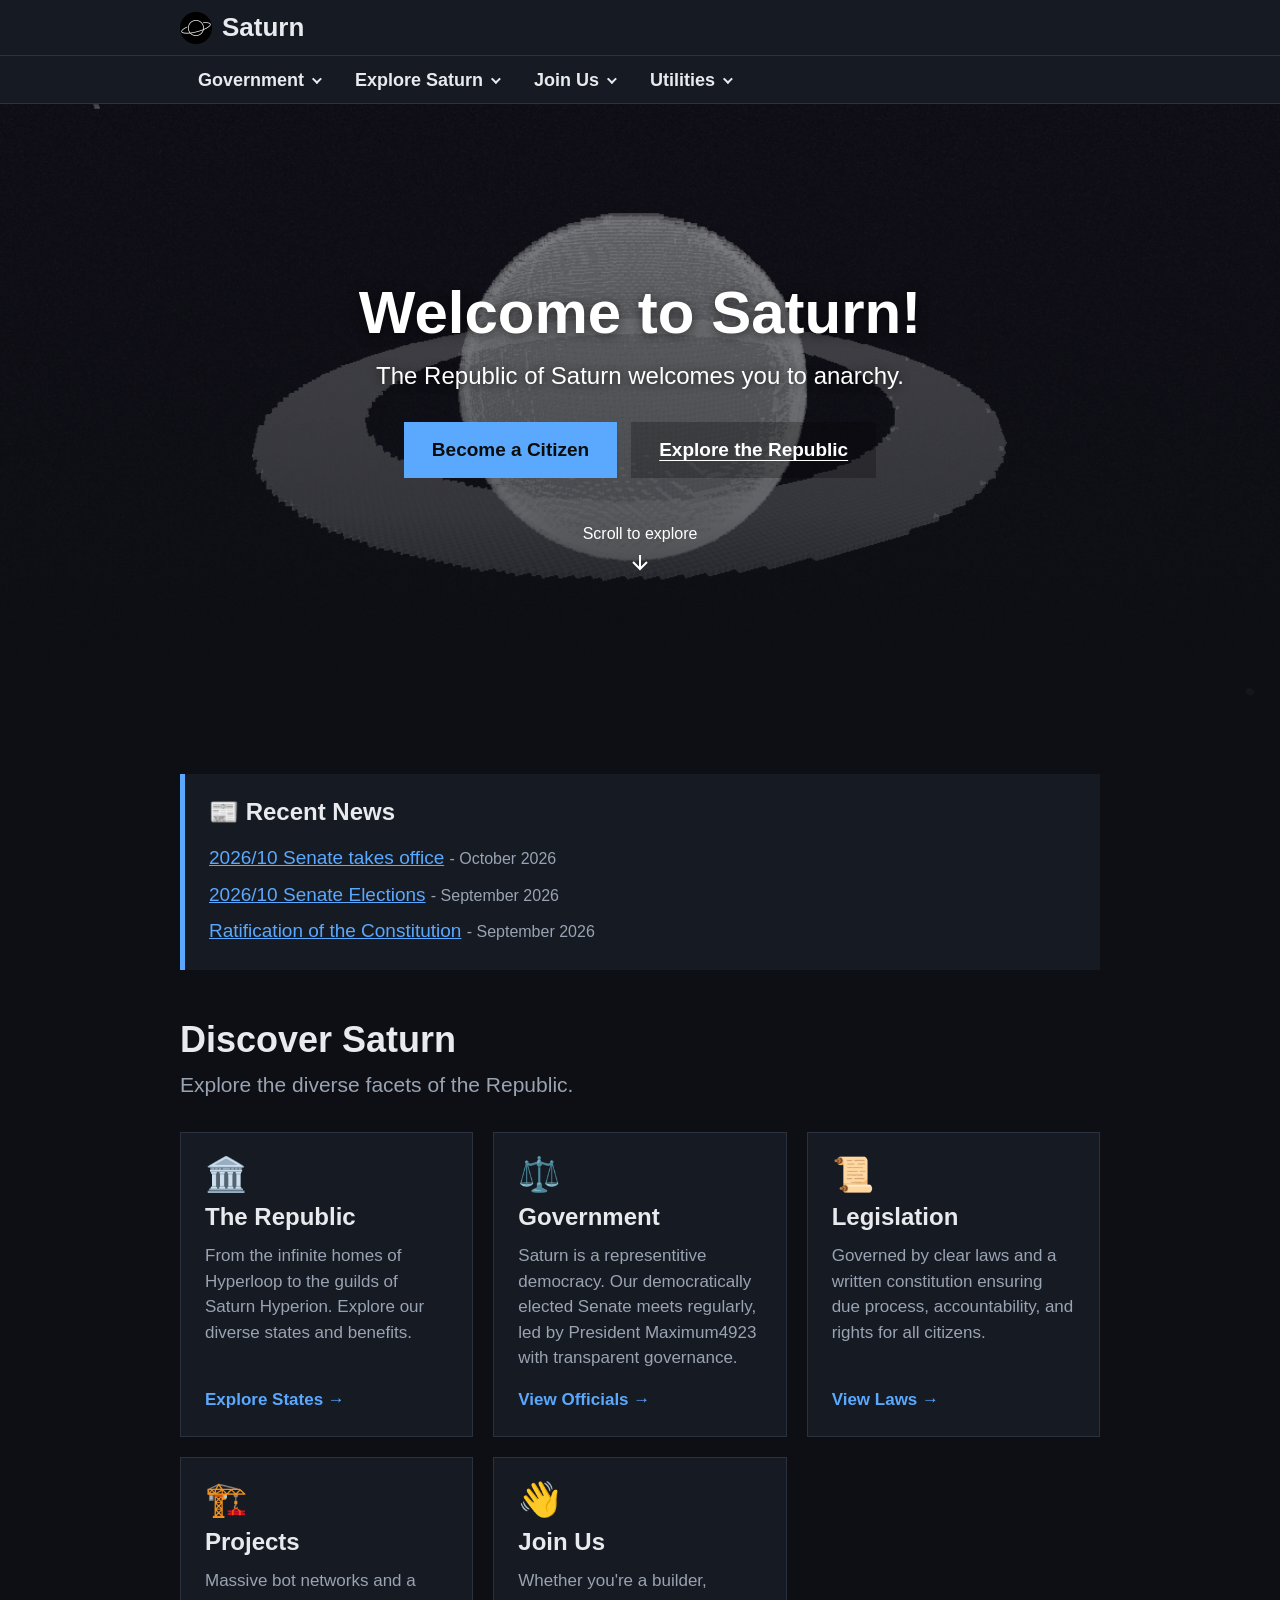
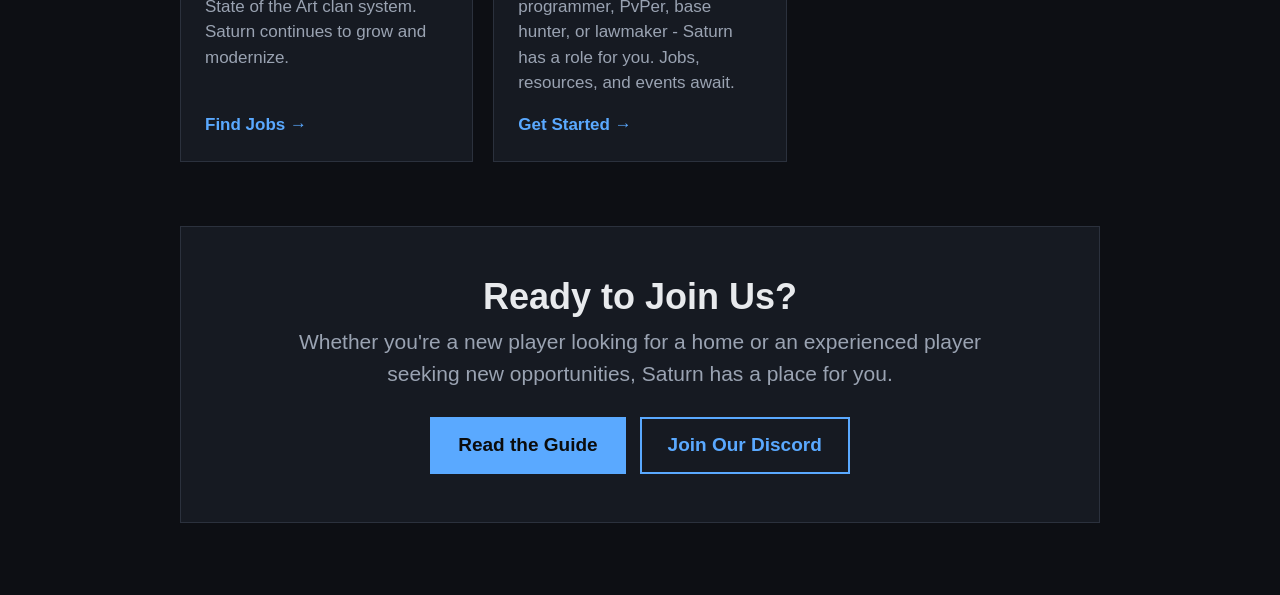
==== commit 577ef0aa: "fix: document viewer not working with path" ====
--- a/index.html
+++ b/index.html
@@ -1,83 +1,214 @@
 <!DOCTYPE html>
 <html lang="en">
-    <head>
-        <meta charset="UTF-8">
-        <meta name="viewport" content="width=device-width, initial-scale=1.0">
-        <meta name="og:site_name" content="Saturn" />
-        <meta name="og:type" content="object" />
-        <meta name="og:image" content="https://saturn.gay/assets/img/saturn-white.png" />
-        <meta name="og:title" content="Saturn" />
-        <meta name="og:url" content="https://saturn.gay/" />
-        <meta name="theme-color" content="#FFFFFF" />
-        <meta name="og:description" content="A technology company first and foremost" />
-        <link rel="stylesheet" href="assets/css/styles.css">
-        <link rel="shortcut icon" href="assets/img/saturn-white.png">
-        <title>Saturn</title>
-    </head>
-    <body>
-        <div class="navbar">
-            <a href="#home">HOME</a>
-            <a href="#about">ABOUT</a>
-            <a href="#contact">CONTACT</a>
-            <a href="https://hq.saturn.gay/">HQ</a>
-        </div>
-        <!-- HOME -->
-        <section class="page" id="home">
-        <pre class="ascii-art">
-                                                _.oo.
-                            _.u[[/;:,.         .odMMMMMM'
-                        .o888UU[[[/;:-.  .o@P^    MMM^
-                        oN88888UU[[[/;::-.        dP^
-                        dNMMNN888UU[[[/;:--.   .o@P^
-                    ,MMMMMMN888UU[[/;::-. o@^
-                    NNMMMNN888UU[[[/~.o@P^
-                    888888888UU[[[/o@^-..
-                    oI8888UU[[[/o@P^:--..
-                .@^  YUU[[[/o@^;::---..
-                oMP     ^/o@P^;:::---..
-            .dMMM    .o@^ ^;::---...
-            dMMMMMMM@^`       `^^^^
-            YMMMUP^
-            ^^
-        </pre>
-        </section>
-        <!-- ABOUT -->
-        <section class="page" id="about">
-            <div class="about-container">
-                <h1>Saturn</h1>
-                <p><b>Saturn</b> - We're a technology company seeking to further technological independence.</p>
-                <p><b>Background</b> - Saturn started in 2022 and has grown from a private project into a company providing secure and privacy-focused software alternatives.</p>
-                <p><b>Related Services</b> - Saturn Services cover *.saturn.lat and *.saturn.gay.</p>
-                <br>
-                <h2 style="font-size: 2em;"><i>So what makes Saturn so great?</i></h2>
-                <p>We provide our clients with custom solutions whether it's SaaS, web hosting or VPSes- We do it all.</p>
-                <br>
-                <p>We run our services on serious hardware with reliable software and nice security options!</p>
-                <br>
-                <p>Saturn's core philosophy is to make our software options as privacy-focused as possible.</p>
+<head>
+    <meta charset="utf-8">
+    <meta name="viewport" content="width=device-width, initial-scale=1">
+    <title>The Republic of Saturn</title>
+    <meta name="description" content="Welcome to the Republic of Saturn, a representitive democracy on a anarchy server.">
+    <link rel="stylesheet" href="/assets/css/styles.css">
+</head>
+<body>
+    <a class="skip-link" href="#main-content">Skip to main content</a>
+
+    <!-- Header bar with logo -->
+    <header class="header" role="banner">
+        <div class="header__container">
+            <a href="/" class="header__logo">
+                <img src="/assets/img/saturn-bg.png" alt="" width="32" height="32">
+                <span>Saturn</span>
+            </a>
+            <button class="menu-toggle" id="menuToggle" aria-label="Open menu" aria-expanded="false" aria-controls="slideMenu">
+                <span></span><span></span><span></span>
+            </button>
+        </div>
+    </header>
+
+    <!-- Slide-out menu (narrow screens) -->
+    <div class="menu-overlay" id="menuOverlay"></div>
+    <nav class="slide-menu" id="slideMenu" aria-label="Mobile navigation">
+        <div class="slide-menu__header">
+            <span>Menu</span>
+            <button class="slide-menu__close" id="menuClose" aria-label="Close menu">&times;</button>
+        </div>
+        <details>
+            <summary>Government</summary>
+            <ul>
+                <li><a href="/">Home</a></li>
+                <li><a href="/government/officials/">Officials</a></li>
+                <li><a href="/news/">News</a></li>
+                <li><a href="/laws/">Legislation</a></li>
+            </ul>
+        </details>
+        <details>
+            <summary>Explore Saturn</summary>
+            <ul>
+                <li><a href="/union/">The Republic</a></li>
+                <li><a href="/history/">History</a></li>
+            </ul>
+        </details>
+        <details>
+            <summary>Join Us</summary>
+            <ul>
+                <li><a href="/guide/">New Player Guide</a></li>
+                <li><a href="https://discord.gg/mj6fVxfEE" target="_blank" rel="noopener">Discord</a></li>
+            </ul>
+        </details>
+        <details>
+            <summary>Utilities</summary>
+            <ul>
+                <li><a href="https://6b6tdb.saturn.lat/">6b6tDB</a></li>
+            </ul>
+        </details>
+    </nav>
+
+    <!-- Navigation bar (wide screens) -->
+    <nav class="navbar" aria-label="Main navigation">
+        <div class="container">
+            <ul class="navbar__list">
+                <li class="navbar__item">
+                    <button class="navbar__link" aria-haspopup="true">Government</button>
+                    <ul class="navbar__dropdown">
+                        <li><a href="/">Home</a></li>
+                        <li><a href="/government/officials/">Officials</a></li>
+                        <li><a href="/news/">News</a></li>
+                        <li><a href="/laws/">Legislation</a></li>
+                    </ul>
+                </li>
+                <li class="navbar__item">
+                    <button class="navbar__link" aria-haspopup="true">Explore Saturn</button>
+                    <ul class="navbar__dropdown">
+                        <li><a href="/union/">The Republic</a></li>
+                        <li><a href="/history/">History</a></li>
+                    </ul>
+                </li>
+                <li class="navbar__item">
+                    <button class="navbar__link" aria-haspopup="true">Join Us</button>
+                    <ul class="navbar__dropdown">
+                        <li><a href="/guide/">New Player Guide</a></li>
+                        <li><a href="https://discord.gg/mj6fVxfEE" target="_blank" rel="noopener">Discord</a></li>
+                    </ul>
+                </li>
+                <li class="navbar__item">
+                    <button class="navbar__link" aria-haspopup="true">Utilities</button>
+                    <ul class="navbar__dropdown">
+                        <li><a href="https://6b6tdb.saturn.lat/">6b6tDB</a></li>
+                    </ul>
+                </li>
+            </ul>
+        </div>
+    </nav>
+
+    <!-- Hero -->
+    <section class="hero">
+        <h1>Welcome to Saturn!</h1>
+        <p class="hero__subtitle">The Republic of Saturn welcomes you to anarchy.</p>
+        <div class="hero__actions">
+            <a href="/guide/" class="btn">Become a Citizen</a>
+            <a href="/union/" target="_blank" rel="noopener" class="btn btn--tertiary">Explore the Republic</a>
+        </div>
+        <a href="#main-content" class="scroll-hint">
+            <span>Scroll to explore</span>
+            <svg width="24" height="24" viewBox="0 0 24 24" fill="none" stroke="currentColor" stroke-width="2" aria-hidden="true"><path d="M12 5v14M5 12l7 7 7-7"/></svg>
+        </a>
+    </section>
+
+    <div class="container">
+        <main id="main-content" class="main">
+
+            <!-- Recent news -->
+            <div class="news-ticker">
+                <h3>📰 Recent News</h3>
+                <div class="news-ticker__item">
+                    <a href="/news/2026-october-senate/">2026/10 Senate takes office</a>
+                    <span class="news-ticker__date">- October 2026</span>
+                </div>
+                <div class="news-ticker__item">
+                    <a href="/news/2026-october-elections/">2026/10 Senate Elections</a>
+                    <span class="news-ticker__date">- September 2026</span>
+                </div>
+                <div class="news-ticker__item">
+                    <a href="/news/ratification-of-the-constitution/">Ratification of the Constitution</a>
+                    <span class="news-ticker__date">- September 2026</span>
+                </div>
             </div>
-        </section>
-        <!-- CONTACT -->
-        <section class="page" id="contact">
-            <div class="about-container">
-                <h1 style="text-align: center;">Interested?</h1>
-                <p>Ask us more at <a href="mailto:contact@saturn.lat">contact@saturn.lat</a></p>
-            </div>
-        </section>
-        <div class="rbottom">
-        <div class="switches">
-        <div class="font-switch">
-        <span id="fontToggleText">SERIF</span>
-        </div>
-        <p>|</p>
-        <div class="theme-switch">
-        <span id="themeToggleText">DARK</span>
-        </div>
-        </div>
-        <p>© 2022 - 2026 SATURN</p>
-        <p>ALL RIGHTS RESERVED</p>
-        </div>
-        <script src="assets/js/darkmode.js"></script>
-        <script src="assets/js/font.js"></script>
-    </body>
+
+            <!-- Services grid -->
+            <section class="services">
+                <h2 class="section-title">Discover Saturn</h2>
+                <p class="section-intro">Explore the diverse facets of the Republic.</p>
+
+                <div class="services-grid">
+                    <a href="/union/" class="service-card">
+                        <div class="service-card__icon">🏛️</div>
+                        <h3>The Republic</h3>
+                        <p>From the infinite homes of Hyperloop to the guilds of Saturn Hyperion. Explore our diverse states and benefits.</p>
+                        <span class="service-card__link">Explore States →</span>
+                    </a>
+                    <a href="/government/officials/" class="service-card">
+                        <div class="service-card__icon">⚖️</div>
+                        <h3>Government</h3>
+                        <p>Saturn is a representitive democracy. Our democratically elected Senate meets regularly, led by President Maximum4923 with transparent governance.</p>
+                        <span class="service-card__link">View Officials →</span>
+                    </a>
+                    <a href="/laws/" class="service-card">
+                        <div class="service-card__icon">📜</div>
+                        <h3>Legislation</h3>
+                        <p>Governed by clear laws and a written constitution ensuring due process, accountability, and rights for all citizens.</p>
+                        <span class="service-card__link">View Laws →</span>
+                    </a>
+                    <a href="https://discord.gg/mj6fVxfEE" target="_blank" rel="noopener" class="service-card">
+                        <div class="service-card__icon">🏗️</div>
+                        <h3>Projects</h3>
+                        <p>Massive bot networks and a State of the Art clan system. Saturn continues to grow and modernize.</p>
+                        <span class="service-card__link">Find Jobs →</span>
+                    </a>
+                    <a href="/guide/" class="service-card">
+                        <div class="service-card__icon">👋</div>
+                        <h3>Join Us</h3>
+                        <p>Whether you're a builder, programmer, PvPer, base hunter, or lawmaker - Saturn has a role for you. Jobs, resources, and events await.</p>
+                        <span class="service-card__link">Get Started →</span>
+                    </a>
+                </div>
+            </section>
+
+            <!-- Call to action -->
+            <section class="cta">
+                <h2 class="section-title">Ready to Join Us?</h2>
+                <p class="section-intro">Whether you're a new player looking for a home or an experienced player seeking new opportunities, Saturn has a place for you.</p>
+                <div class="hero__actions">
+                    <a href="/guide/" class="btn">Read the Guide</a>
+                    <a href="https://discord.gg/mj6fVxfEE" target="_blank" rel="noopener" class="btn btn--secondary">Join Our Discord</a>
+                </div>
+            </section>
+        </main>
+    </div>
+
+    <script>
+        // Slide-out menu open/close
+        (function () {
+            var toggle = document.getElementById('menuToggle');
+            var closeBtn = document.getElementById('menuClose');
+            var menu = document.getElementById('slideMenu');
+            var overlay = document.getElementById('menuOverlay');
+
+            function open() {
+                menu.classList.add('is-open');
+                overlay.classList.add('is-visible');
+                toggle.setAttribute('aria-expanded', 'true');
+            }
+            function close() {
+                menu.classList.remove('is-open');
+                overlay.classList.remove('is-visible');
+                toggle.setAttribute('aria-expanded', 'false');
+            }
+
+            toggle.addEventListener('click', open);
+            closeBtn.addEventListener('click', close);
+            overlay.addEventListener('click', close);
+            document.addEventListener('keydown', function (e) {
+                if (e.key === 'Escape') close();
+            });
+        })();
+    </script>
+</body>
 </html>
--- a/assets/css/styles.css
+++ b/assets/css/styles.css
@@ -1,253 +1,200 @@
-@font-face {
-    font-family: "DIN";
-    src: url(../font/DIN.otf) format('opentype');
-}
-
-@font-face {
-    font-family: "DIN-light";
-    src: url(../font/DIN-light.woff) format('opentype');
-}
-
-@font-face {
-    font-family: "RoboMono";
-    src: url(../font/RobotoMono-Light.ttf);
-}
-
-:root {
-    --bg-color: #fff;
-    --text-color: #000;
-}
-
-* {
-    background-color: var(--bg-color);
-    color: var(--text-color);
-}
-
-html {
-    scroll-behavior: smooth;
-}
-
-body {
-    font-family: "DIN-light", sans-serif;
-    margin: 0;
-}
-
-/* Each section fills the viewport so you scroll page-by-page */
-.page {
-    min-height: 100vh;
-    display: flex;
-    justify-content: center;
-    align-items: center;
-    box-sizing: border-box;
-    padding: 80px 20px;
-}
-
-/* First section shares the viewport with the static navbar above it */
-#home {
-    min-height: calc(100vh - 124px);
-}
-
-.mono-font {
-    font-family: "RoboMono", monospace !important;
-}
-
-#fontToggleText.mono-text {
-    font-family: "RoboMono", monospace !important;
-}
-
-#fontToggleText.serif-text {
-    font-family: "DIN-light", sans-serif !important;
-}
-
-.ascii-art {
-    font-family: "RoboMono", monospace;
-    white-space: pre; 
-    line-height: 1.1;
-    margin-bottom: 2rem;
-    user-select: none;
-
-    color: var(--text-color);
-    transform-origin: center;
-    animation: pulse 4s infinite alternate ease-in-out; /* slower & smooth */
-}
-
-@keyframes pulse {
-    0% {
-        color: var(--text-color);
-        transform: scale(1);
-    }
-    50% {
-        color: var(--bg-color);
-        transform: scale(1.25); /* peak scale and color */
-    }
-    100% {
-        color: var(--text-color);
-        transform: scale(1);
-    }
-}
-
-
-
-@keyframes pulseWhite {
-    0% {
-        color: var(--text-color);
-    }
-    100% {
-        color: var(--bg-color);
-    }
-}
-
-
-.rbottom {
-    position: fixed;
-    display: flex;  
-    flex-direction: column; 
-    align-items: flex-end; 
-    right: 20px;      
-    bottom: 20px;     
-    padding: 10px;
-    user-select: none;
-    text-align: right;
-}
-
-.rbottom p {
-    margin: 0; 
-}
-
-.rbottom img {
-    max-width: 60px;
-    margin-top: -30px; 
-}
-
-
-.navbar {
-    position: static;
-    display: flex;
-    justify-content: flex-end;
-    gap: 150px;
-    padding: 50px;
-}
-
-.navbar a {
-    position: relative; 
-    font-size: 23px;
-    text-decoration: none; 
-    color: var(--text-color);
-}
-
-.navbar a::after {
-    content: "";
-    position: absolute;
-    left: 0;
-    bottom: 0;
-    width: 0;         
-    height: 2px;      
-    background-color: var(--text-color);
-    transition: width 0.3s ease; 
-}
-
-.navbar a:hover::after {
-    width: 100%;       
-}
-
-.about-container {
-    text-align: left;
-    margin: 0;
-    padding: 0;
-}
-
-.about-container h1,
-.about-container p {
-    margin: 0;
-    padding: 0;
-}
-
-.about-container h1 {
-    margin-bottom: 10px; 
-    font-size: 45px;
-}
-
-.about-container p {
-    font-size: 20px;
-}
-
-.about-container p + p {
-    margin-top: 5px;
-}
-
-.members {
-    display: flex;
-    gap: 20px;
-}
-
-.members a {
-    text-decoration: none;
-    color: var(--text-color);; 
-    padding: 5px 10px;
-    position: relative;
-    transition: all 0.3s ease;
-    font-size: 20px;
-}
-
-.members a::before {
-    content: "";
-    position: absolute;
-    inset: 0; 
-    border: 2px dashed var(--text-color);
-    opacity: 0;
-    transform: scale(0.8);
-    transition: all 0.3s ease;
-    border-radius: 5px; 
-}
-
-.members a:hover::before {
-    opacity: 1;
-    transform: scale(1);
-}
-
-.theme-switch {
-    cursor: pointer;
-}
-
-.font-switch {
-    cursor: pointer;
-}
-
-body.dark-mode .theme-switch {
-    color: var(--text-color);
-}
-
-.switches {
-    display: flex;
-    gap: 15px;
-}
-
-/* projects.html */
-.services-grid {
-    display: grid;
-    grid-template-columns: repeat(2, 1fr); /*2 for now, looks misaligned otherwise.*/
-    gap: 15px;
-    margin-top: 20px;
-    width: 70%;
-    margin: 0 auto;
-}
-
-.service-item {
-    padding: 15px;
-    border-radius: 8px;
-}
-
-.service-item a {
-    text-decoration: none;
-}
-
-@media (max-width: 900px) {
-    .services-grid {
-        grid-template-columns: repeat(2, 1fr);
-    }
-}
-@media (max-width: 500px) {
-    .services-grid {
-        grid-template-columns: 1fr;
-    }
-}+:root{color-scheme:dark;--bg:#0d0f14;--text:#e8eaed;--muted:#9aa3b2;--brand:#5aa9ff;--brand-hover:#8cc2ff;--on-brand:#0b0c0c;--surface:#161a22;--surface-2:#1d222c;--line:#2b313d;--container:960px;--header-h:56px;--navbar-h:48px}
+*,*::before,*::after{box-sizing:border-box}
+html{scroll-behavior:smooth;scroll-padding-top:calc(var(--header-h) + var(--navbar-h) + 16px)}
+body{margin:0;background:var(--bg);color:var(--text);font-family:"Helvetica Neue",Arial,sans-serif;font-size:19px;line-height:1.5}
+a{color:var(--brand)}
+a:hover{color:var(--brand-hover)}
+:focus-visible{outline:3px solid #fd0;outline-offset:0;box-shadow:0 0 0 3px #000}
+.container{width:100%;max-width:var(--container);margin:0 auto;padding:0 20px}
+.skip-link{position:absolute;left:12px;top:-60px;padding:8px 14px;background:#fd0;color:#0b0c0c;z-index:100}
+.skip-link:focus{top:8px}
+.header{position:sticky;top:0;z-index:50;height:var(--header-h);background:var(--surface);border-bottom:1px solid var(--line);color:var(--text)}
+.header__container{height:100%;max-width:var(--container);margin:0 auto;padding:0 20px;display:flex;align-items:center;justify-content:space-between}
+.header__logo{display:inline-flex;align-items:center;gap:10px;color:var(--text);font-size:26px;font-weight:700;text-decoration:none}
+.header__logo:hover{color:var(--text)}
+.menu-toggle{display:none;width:44px;height:44px;padding:10px;background:0;border:0;cursor:pointer;flex-direction:column;justify-content:space-between}
+.menu-toggle span{display:block;height:3px;background:var(--text)}
+.navbar{position:sticky;top:var(--header-h);z-index:40;height:var(--navbar-h);background:var(--surface);border-bottom:1px solid var(--line)}
+.navbar__list{display:flex;margin:0;padding:0;list-style:none}
+.navbar__item{position:relative}
+.navbar__link{height:var(--navbar-h);padding:0 18px;background:0;border:0;color:var(--text);font:inherit;font-size:18px;font-weight:700;cursor:pointer;display:flex;align-items:center;gap:8px}
+.navbar__link::after{content:"";width:7px;height:7px;border-right:2px solid currentColor;border-bottom:2px solid currentColor;transform:rotate(45deg) translateY(-2px)}
+.navbar__item:hover .navbar__link,.navbar__item:focus-within .navbar__link{background:var(--surface-2)}
+.navbar__dropdown{display:none;position:absolute;top:100%;left:0;min-width:100%;margin:0;padding:6px 0;list-style:none;background:var(--surface);border:1px solid var(--line);border-top:3px solid var(--brand)}
+.navbar__item:hover .navbar__dropdown,.navbar__item:focus-within .navbar__dropdown{display:block}
+.navbar__dropdown a{display:block;padding:8px 18px;white-space:nowrap;color:var(--text);text-decoration:none;font-size:17px}
+.navbar__dropdown a:hover{background:var(--surface-2);color:var(--text);text-decoration:underline}
+.menu-overlay{position:fixed;inset:0;background:rgba(0,0,0,0.7);opacity:0;pointer-events:none;transition:opacity .25s ease;z-index:60}
+.menu-overlay.is-visible{opacity:1;pointer-events:auto}
+.slide-menu{position:fixed;top:0;right:0;bottom:0;width:min(320px,85vw);overflow-y:auto;background:var(--bg);border-left:1px solid var(--line);transform:translateX(100%);visibility:hidden;transition:transform .25s ease,visibility .25s;z-index:70}
+.slide-menu.is-open{transform:translateX(0);visibility:visible}
+.slide-menu__header{display:flex;align-items:center;justify-content:space-between;height:var(--header-h);padding:0 20px;background:var(--surface);border-bottom:1px solid var(--line);color:var(--text);font-weight:700}
+.slide-menu__close{background:0;border:0;color:var(--text);font-size:32px;line-height:1;cursor:pointer}
+.slide-menu details{border-bottom:1px solid var(--line)}
+.slide-menu summary{display:flex;justify-content:space-between;padding:14px 20px;font-weight:700;cursor:pointer;list-style:none}
+.slide-menu summary::-webkit-details-marker{display:none}
+.slide-menu summary::after{content:"+"}
+.slide-menu details[open] summary::after{content:"\2212"}
+.slide-menu ul{margin:0;padding:0 0 10px;list-style:none;background:var(--surface)}
+.slide-menu ul a{display:block;padding:10px 36px;text-decoration:none;font-size:17px}
+.hero{min-height:70vh;display:flex;flex-direction:column;align-items:center;justify-content:center;text-align:center;padding:48px 20px 32px;color:#fff;background-color:var(--bg);background-image:linear-gradient(to bottom,rgba(13,15,20,0.45) 0,rgba(13,15,20,0.65) 65%,var(--bg) 100%),url("../img/2023-08-10.png");background-size:cover;background-position:center;background-repeat:no-repeat}
+.hero h1{margin:0 0 12px;font-size:clamp(38px,7vw,60px);line-height:1.1;text-shadow:0 2px 12px rgba(0,0,0,0.6)}
+.hero__subtitle{max-width:32em;margin:0 0 28px;font-size:24px;text-shadow:0 1px 8px rgba(0,0,0,0.6)}
+.hero__actions{display:flex;flex-wrap:wrap;justify-content:center;gap:14px}
+.scroll-hint{margin-top:44px;display:flex;flex-direction:column;align-items:center;gap:4px;color:#fff;font-size:16px;text-decoration:none}
+.scroll-hint:hover{color:#fff}
+.scroll-hint svg{animation:nudge 2s infinite ease-in-out}
+@keyframes nudge{0%,100%{transform:translateY(0)}
+50%{transform:translateY(5px)}}
+.btn{display:inline-block;padding:12px 26px;background:var(--brand);border:2px solid var(--brand);color:var(--on-brand);font:inherit;font-weight:700;text-decoration:none;cursor:pointer}
+.btn:hover{background:var(--brand-hover);border-color:var(--brand-hover);color:var(--on-brand)}
+.btn--secondary{background:transparent;color:var(--brand)}
+.btn--secondary:hover{background:var(--brand);border-color:var(--brand);color:var(--on-brand)}
+.btn--tertiary,.hero .btn--tertiary{background:rgba(0,0,0,0.25);border-color:transparent;color:#fff;text-decoration:underline;text-underline-offset:4px}
+.btn--tertiary:hover,.hero .btn--tertiary:hover{background:rgba(0,0,0,0.25);border-color:#fff;color:#fff}
+.main{padding:40px 0 72px}
+.news-ticker{padding:20px 24px;border-left:5px solid var(--brand);background:var(--surface)}
+.news-ticker h3{margin:0 0 10px;font-size:24px}
+.news-ticker__item{padding:4px 0}
+.news-ticker__date{color:var(--muted);font-size:16px}
+.services{padding:48px 0 24px}
+.section-title{margin:0 0 8px;font-size:36px;line-height:1.2}
+.section-intro{max-width:36em;margin:0 0 32px;color:var(--muted);font-size:21px}
+.services-grid{display:grid;grid-template-columns:repeat(auto-fit,minmax(270px,1fr));gap:20px}
+.service-card{display:flex;flex-direction:column;padding:24px;border:1px solid var(--line);background:var(--surface);color:var(--text);text-decoration:none}
+.service-card:hover{border-color:var(--brand);background:var(--surface-2);color:var(--text)}
+.service-card__icon{margin-bottom:8px;font-size:34px;line-height:1}
+.service-card h3{margin:0 0 8px;font-size:24px}
+.service-card p{margin:0;color:var(--muted);font-size:17px}
+.service-card__link{margin-top:auto;padding-top:16px;color:var(--brand);font-weight:700;font-size:17px}
+.cta{margin-top:40px;padding:48px 24px;text-align:center;background:var(--surface);border:1px solid var(--line)}
+.cta .section-intro{margin-left:auto;margin-right:auto;margin-bottom:28px}
+@media(max-width:800px){:root{--navbar-h:0}
+html{scroll-padding-top:calc(var(--header-h) + 16px)}
+.navbar{display:none}
+.menu-toggle{display:flex}
+.section-title{font-size:30px}}
+@media(prefers-reduced-motion:reduce){html{scroll-behavior:auto}
+.scroll-hint svg{animation:none}
+.slide-menu,.menu-overlay{transition:none}}
+.main--page{padding-top:32px}
+.page-header{margin-bottom:28px}
+.page-header h1{margin:0 0 8px;font-size:clamp(34px,6vw,48px);line-height:1.15}
+.page-header p{margin:0;color:var(--muted);font-size:22px}
+.union-info{margin-bottom:40px;padding:20px 24px;border-left:5px solid var(--brand);background:var(--surface)}
+.union-info h2{margin:0 0 8px;font-size:26px}
+.union-info p{margin:0;max-width:40em}
+.state-list{display:grid;gap:20px}
+.state-card{--state-color:var(--brand);padding:22px 24px;border:1px solid var(--line);border-left:6px solid var(--state-color);background:var(--surface)}
+.state-card__top{display:flex;flex-wrap:wrap;align-items:flex-start;justify-content:space-between;gap:10px}
+.state-card__id{display:flex;align-items:flex-start;gap:15px}
+.flag-box{flex:none;width:72px;height:48px;display:flex;align-items:center;justify-content:center;border:1px solid var(--line);background:var(--bg);overflow:hidden}
+.state-flag{width:100%;height:100%;object-fit:cover}
+.flag-box__fallback{display:none;align-items:center;justify-content:center;color:var(--muted);font-size:13px}
+.state-name{margin:0;font-size:24px;line-height:1.2}
+.state-type{margin:2px 0 0;color:var(--muted);font-size:16px}
+.color-indicator{width:26px;height:26px;background:var(--state-color);border:2px solid var(--line)}
+.state-description{margin:14px 0 12px}
+.state-meta{font-size:17px}
+.state-meta strong{color:var(--brand)}
+.state-note{margin:10px 0 0;color:var(--muted);font-size:16px}
+.inset-row{display:grid;grid-template-columns:repeat(auto-fit,minmax(260px,1fr));gap:20px;margin-top:40px}
+.inset-box{padding:16px 20px;border-left:5px solid var(--line);background:var(--surface)}
+.inset-box h3{margin:0 0 6px;font-size:20px}
+.inset-box p{margin:0 0 10px;color:var(--muted);font-size:17px}
+.inset-box a{font-weight:700}
+.union-info p+p{margin-top:10px}
+.officials .section-title{margin-top:8px;text-align:center}
+.officials-grid{display:flex;flex-wrap:wrap;justify-content:center;gap:20px;margin:20px 0 44px}
+.official-card{width:210px;display:flex;flex-direction:column;align-items:center;padding:22px 16px;border:1px solid var(--line);background:var(--surface);text-align:center}
+.official-pfp{width:120px;height:120px;margin-bottom:14px;border:2px solid var(--line);border-radius:50%;object-fit:cover;display:flex;align-items:center;justify-content:center;background:var(--surface-2);color:var(--brand);font-size:48px;font-weight:700}
+.official-name{font-size:21px;font-weight:700;overflow-wrap:anywhere}
+.official-title{margin-top:2px;color:var(--muted);font-size:16px}
+.empty-note{margin:0;color:var(--muted);font-size:17px}
+.recent-changes{margin-bottom:40px;padding:20px 24px;border:1px solid var(--line);background:var(--surface)}
+.recent-changes h2{margin:0 0 12px;font-size:24px}
+.change-item{display:flex;flex-wrap:wrap;align-items:center;justify-content:space-between;gap:8px;padding:10px 0;border-top:1px solid var(--line)}
+.change-date{color:var(--muted);font-size:15px}
+.change-title{font-size:18px}
+.change-tags{display:flex;gap:6px}
+.tag{display:inline-block;padding:2px 10px;color:#0b0c0c;font-size:14px;font-weight:700;text-transform:uppercase;letter-spacing:.03em}
+.tag--enacted{background:#5fc47a}
+.tag--amended{background:#f1c000}
+.tag--repealed{background:#ff7b72}
+.law-columns{display:grid;grid-template-columns:repeat(auto-fit,minmax(340px,1fr));gap:8px 32px}
+.law-columns .section-title{font-size:28px}
+.law-columns section{margin-bottom:28px}
+.law-card{margin-bottom:16px;padding:12px 16px;border:1px solid var(--line);border-left:8px solid var(--brand);background:var(--surface)}
+.law-card-title{font-size:20px;font-weight:700}
+.open-law-link{float:right;margin-left:12px;font-size:16px;font-weight:400}
+.law-details,.expired-laws{margin-top:8px;padding-top:8px;border-top:1px dotted var(--line)}
+.law-details summary,.expired-laws summary{cursor:pointer;color:var(--brand);font-size:17px}
+.law-details summary:hover,.expired-laws summary:hover{text-decoration:underline}
+.law-table{width:100%;margin-top:10px;border-collapse:collapse;font-size:17px}
+.law-table th{padding:8px 0;text-align:left;font-weight:400}
+.law-table td{padding:8px 0 8px 12px;text-align:right;white-space:nowrap}
+.law-table tr+tr{border-top:1px solid var(--line)}
+.expired-laws{margin-top:16px}
+.expired-laws .empty-note{margin-top:10px}
+.viewer-container{min-height:400px;padding:20px;border:1px solid var(--line);background:var(--surface)}
+.viewer-message{color:var(--muted)}
+.viewer-error{padding:12px 16px;border-left:5px solid #ff7b72;background:var(--bg);color:#ff7b72;font-weight:700}
+.viewer-controls{display:flex;gap:8px;margin-bottom:15px;padding:10px;border:1px solid var(--line);background:var(--bg)}
+.viewer-toggle{padding:8px 16px;border:1px solid var(--line);background:var(--surface-2);color:var(--text);font:inherit;font-size:15px;cursor:pointer}
+.viewer-toggle:hover{border-color:var(--brand)}
+.viewer-toggle.active{background:var(--brand);border-color:var(--brand);color:var(--on-brand);font-weight:700}
+#doc-iframe{display:block;width:100%;height:800px;border:0;background:#fff}
+#docx-container{min-height:600px;padding:20px;overflow:auto;background:#fff;color:#000}
+#docx-container .docx-wrapper{padding:20px;background:#fff}
+#docx-container .docx-wrapper>section.docx{margin-bottom:20px;box-shadow:0 0 10px rgba(0,0,0,0.2)}
+.viewer-actions{display:flex;flex-wrap:wrap;justify-content:flex-end;gap:8px;margin-top:15px}
+.expired-laws .law-card{margin-top:12px;border-left-color:var(--line)}
+.law-card-title .tag{margin-left:8px;vertical-align:middle;font-size:12px}
+.news-list{display:grid;gap:20px}
+.news-item{display:flex;gap:20px;padding:16px 20px;border:1px solid var(--line);border-left:8px solid var(--brand);background:var(--surface);color:var(--text);text-decoration:none}
+.news-item:hover{background:var(--surface-2);border-color:var(--brand);color:var(--text)}
+.news-item__icon{flex:none;width:84px;height:84px;display:flex;align-items:center;justify-content:center;border:1px solid var(--line);background:var(--bg);font-size:40px}
+.news-item__body{flex:1;min-width:0}
+.news-item__title{font-size:21px;font-weight:700;line-height:1.3}
+.news-item__excerpt{padding:6px 0 8px;color:var(--muted);font-size:17px}
+.news-item__date{padding-top:8px;border-top:1px dotted var(--line);color:var(--muted);font-size:16px}
+.news-item__changes{display:flex;flex-wrap:wrap;align-items:center;gap:8px;margin-top:8px;padding-top:8px;border-top:1px dotted var(--line)}
+.news-item__changes-label{color:var(--muted);font-size:14px;font-weight:700}
+.pagination{display:flex;align-items:center;justify-content:space-between;margin-top:32px}
+.pagination ul{display:flex;gap:6px;margin:0;padding:0;list-style:none}
+.pagination a{display:inline-block;padding:6px 12px;border:1px solid var(--line);text-decoration:none}
+.pagination a[aria-current="page"]{background:var(--brand);border-color:var(--brand);color:var(--on-brand);font-weight:700}
+.back-link{display:inline-block;margin-bottom:20px;font-size:17px}
+.back-link::before{content:"← "}
+.article-panel{margin-bottom:32px;padding:32px 24px;border:1px solid var(--line);border-top:5px solid var(--brand);background:var(--surface);text-align:center}
+.article-panel h1{margin:0 0 8px;font-size:clamp(28px,5vw,40px);line-height:1.2}
+.article-panel__date{color:var(--muted);font-size:20px}
+.article-layout{display:grid;grid-template-columns:2fr 1fr;gap:32px;align-items:start}
+.article-body{max-width:40em}
+.article-body p{margin:0 0 16px}
+.article-doc{display:block;width:100%;aspect-ratio:1 / 1.4142;min-height:600px;border:0;background:#fff}
+.article-side{display:grid;gap:10px}
+.law-change{display:block;padding:15px 12px;color:#0b0c0c;text-align:center;text-decoration:none}
+.law-change:hover{color:#0b0c0c;filter:brightness(0.9)}
+.law-change b{display:block}
+.law-change--enacted{background:#5fc47a}
+.law-change--amended{background:#f1c000}
+.law-change--repealed{background:#ff7b72}
+@media(max-width:800px){.article-layout{grid-template-columns:1fr}
+.news-item{flex-direction:column;gap:12px}
+.news-item__icon{width:64px;height:64px;font-size:32px}}
+.guide-quick-actions{margin-bottom:8px}
+.guide-section{padding:40px 0 8px}
+.service-card--static:hover{border-color:var(--line);background:var(--surface)}
+.guide-steps{display:grid;gap:16px}
+.guide-step{display:flex;gap:20px;padding:20px 24px;border:1px solid var(--line);background:var(--surface)}
+.guide-step__number{flex:none;width:48px;height:48px;display:flex;align-items:center;justify-content:center;background:var(--brand);color:var(--on-brand);font-size:24px;font-weight:700}
+.guide-step__content h3{margin:0 0 8px;font-size:22px;color:var(--brand)}
+.guide-step__content p{margin:0 0 8px;max-width:40em}
+code{padding:1px 6px;border:1px solid var(--line);background:var(--bg);font-size:.9em}
+.faq-list{display:grid;gap:14px}
+.faq-item{padding:18px 22px;border-left:4px solid var(--brand);background:var(--surface)}
+.faq-item h3{margin:0 0 8px;font-size:20px;color:var(--brand)}
+.faq-item p{margin:0;max-width:42em;color:var(--muted);font-size:18px}
+.guide-section+.cta{margin-top:48px}
+@media(max-width:600px){.guide-step{flex-direction:column}}
